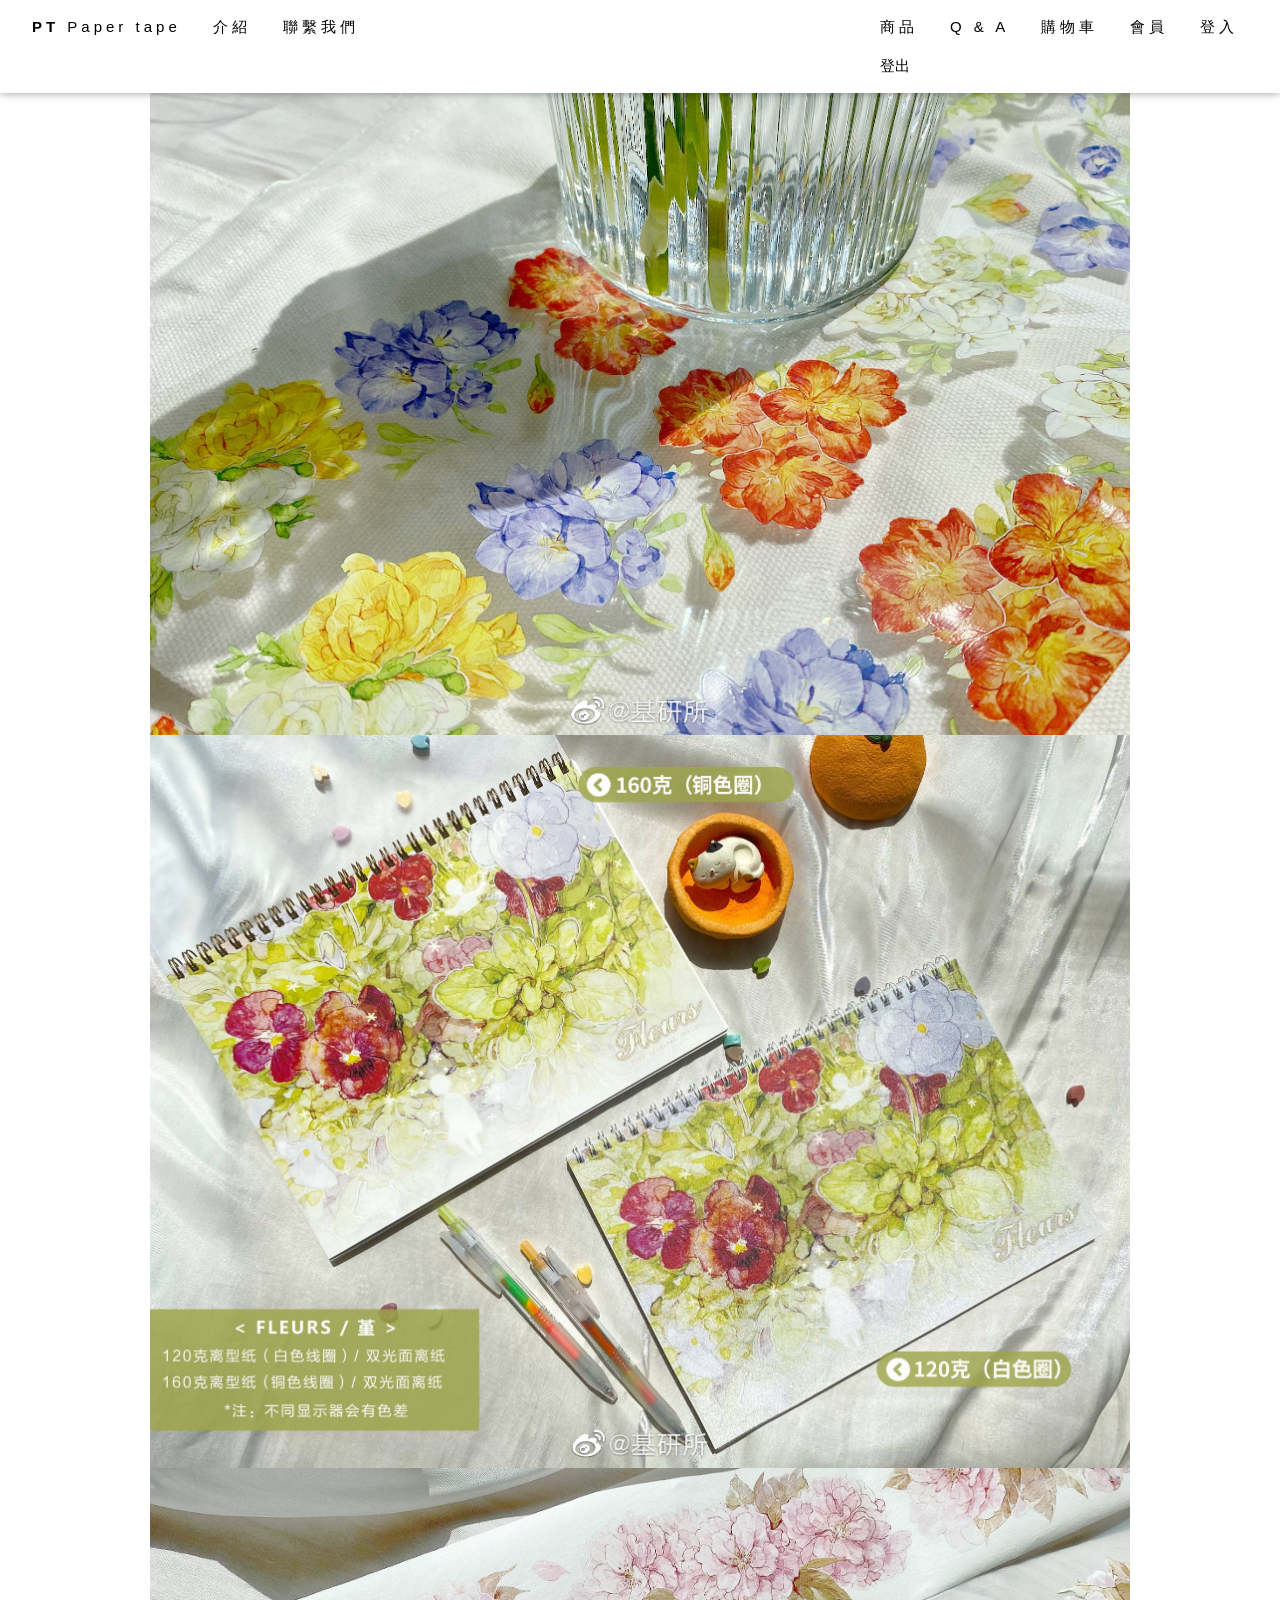
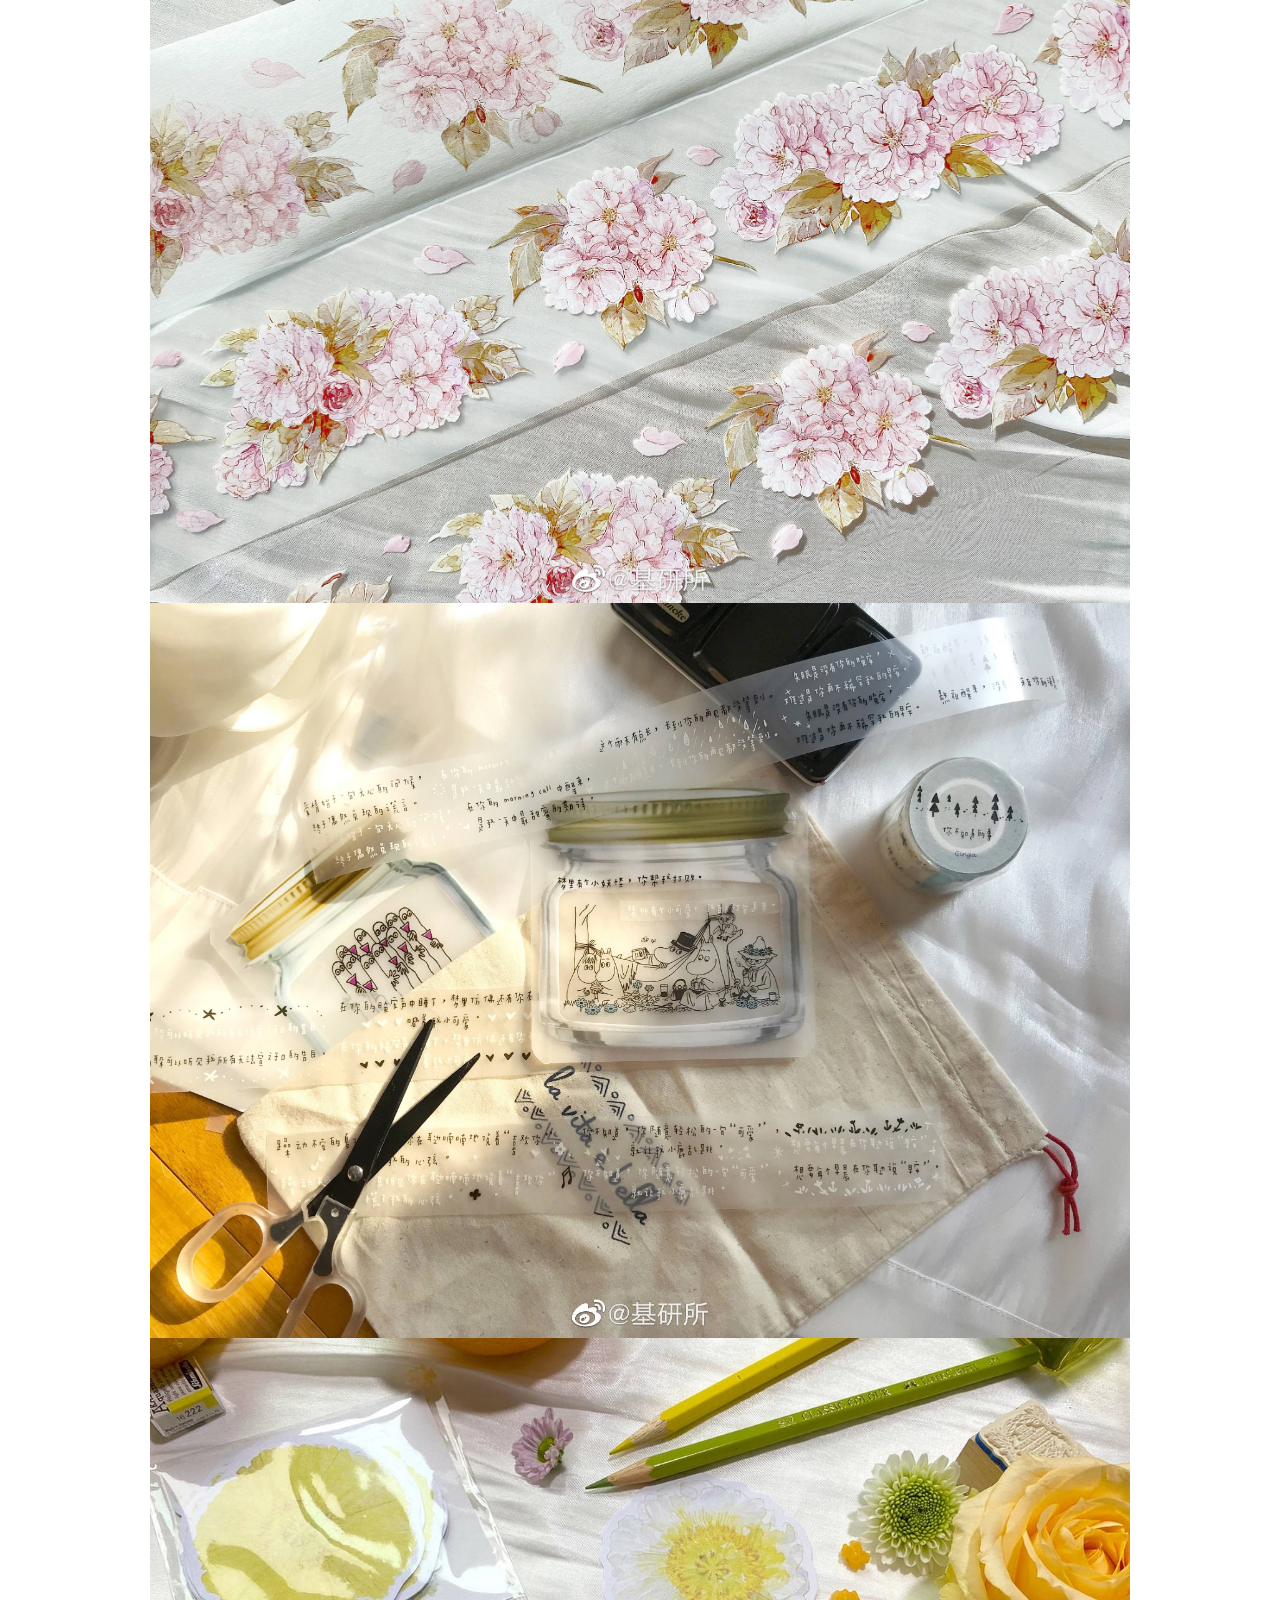
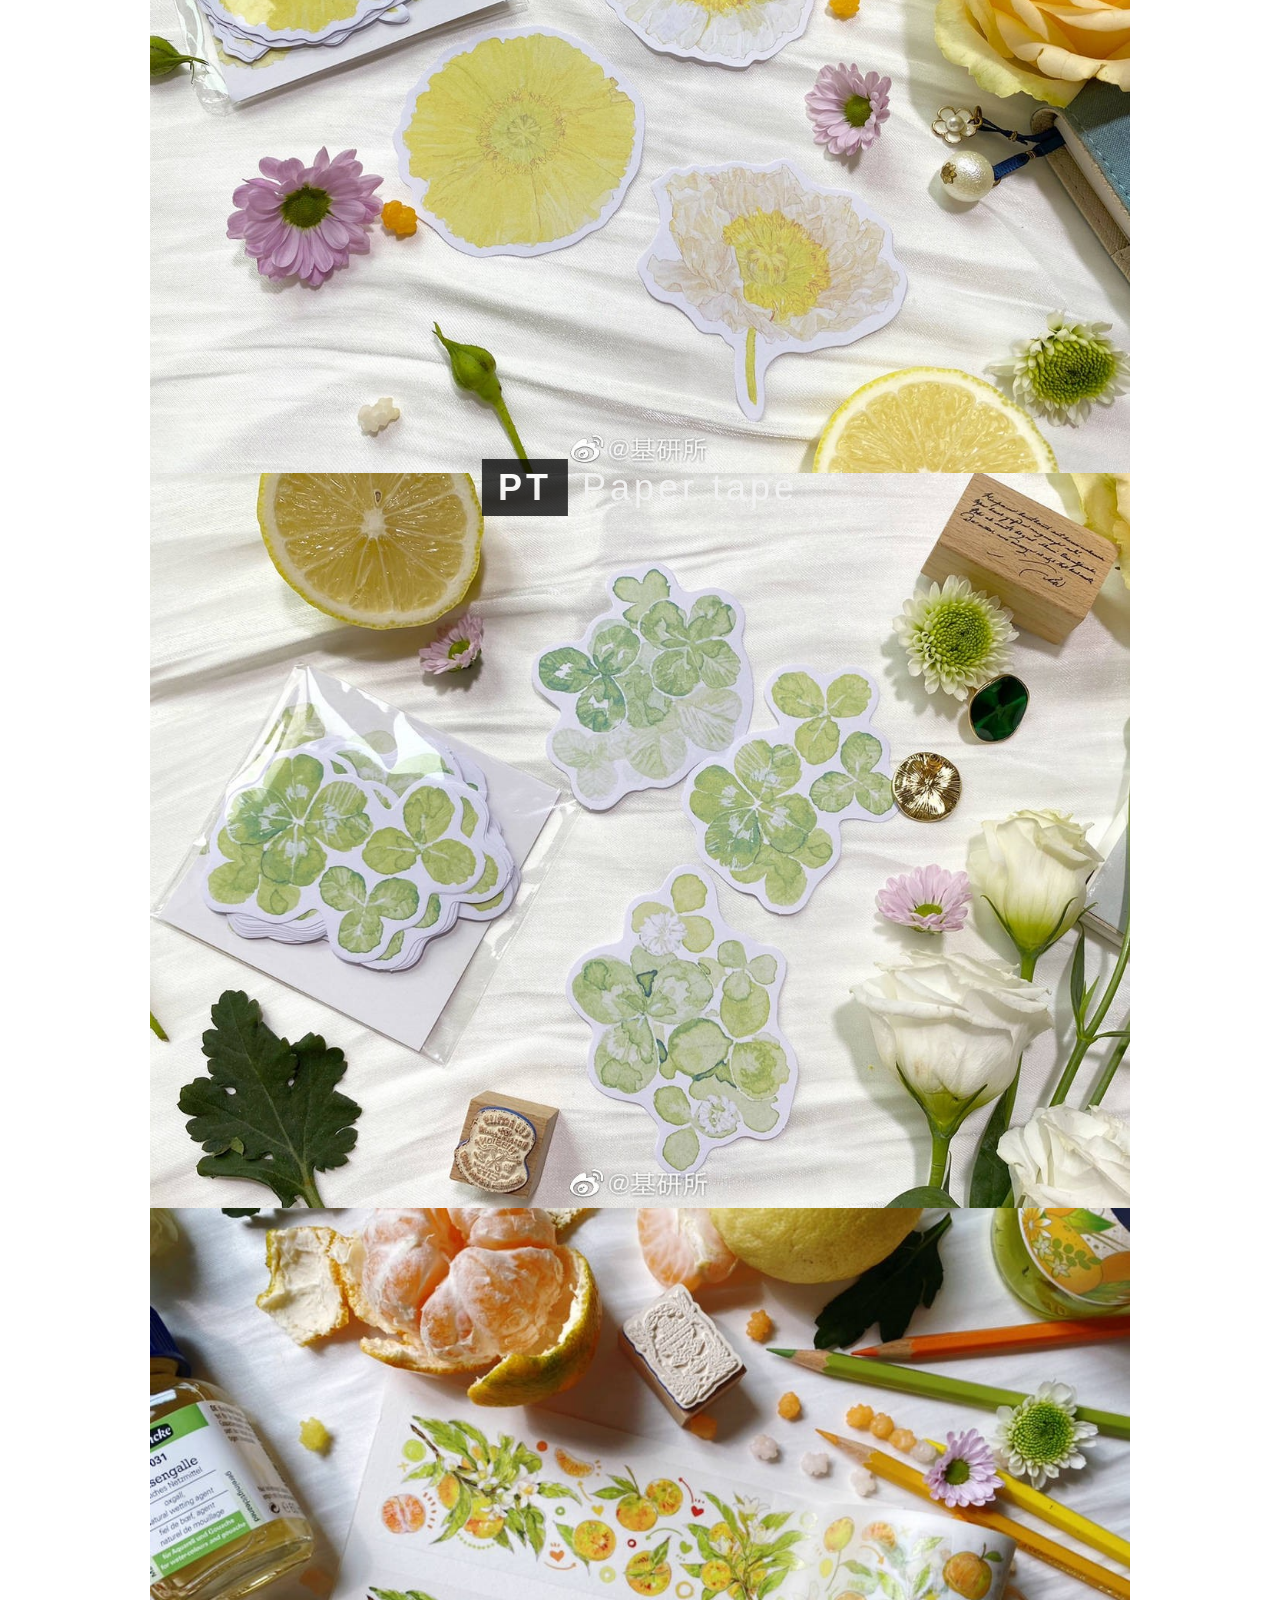
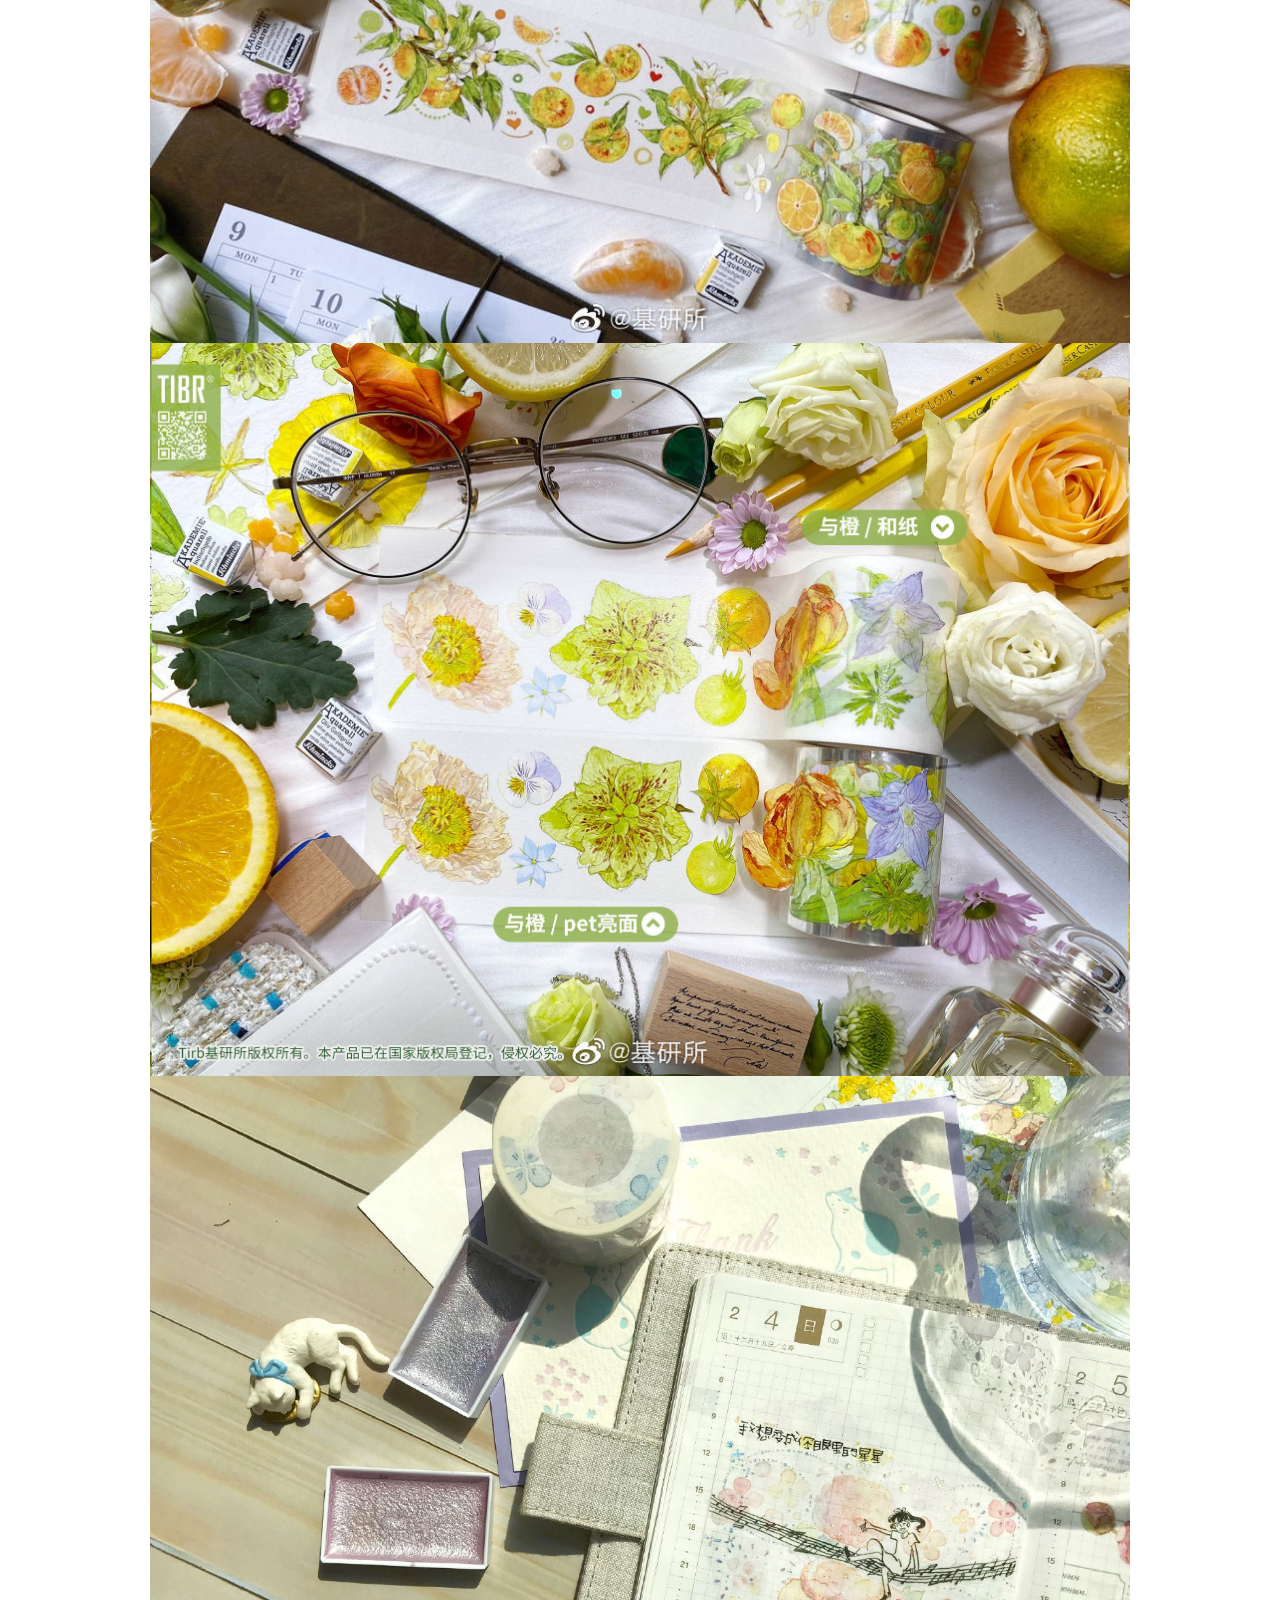
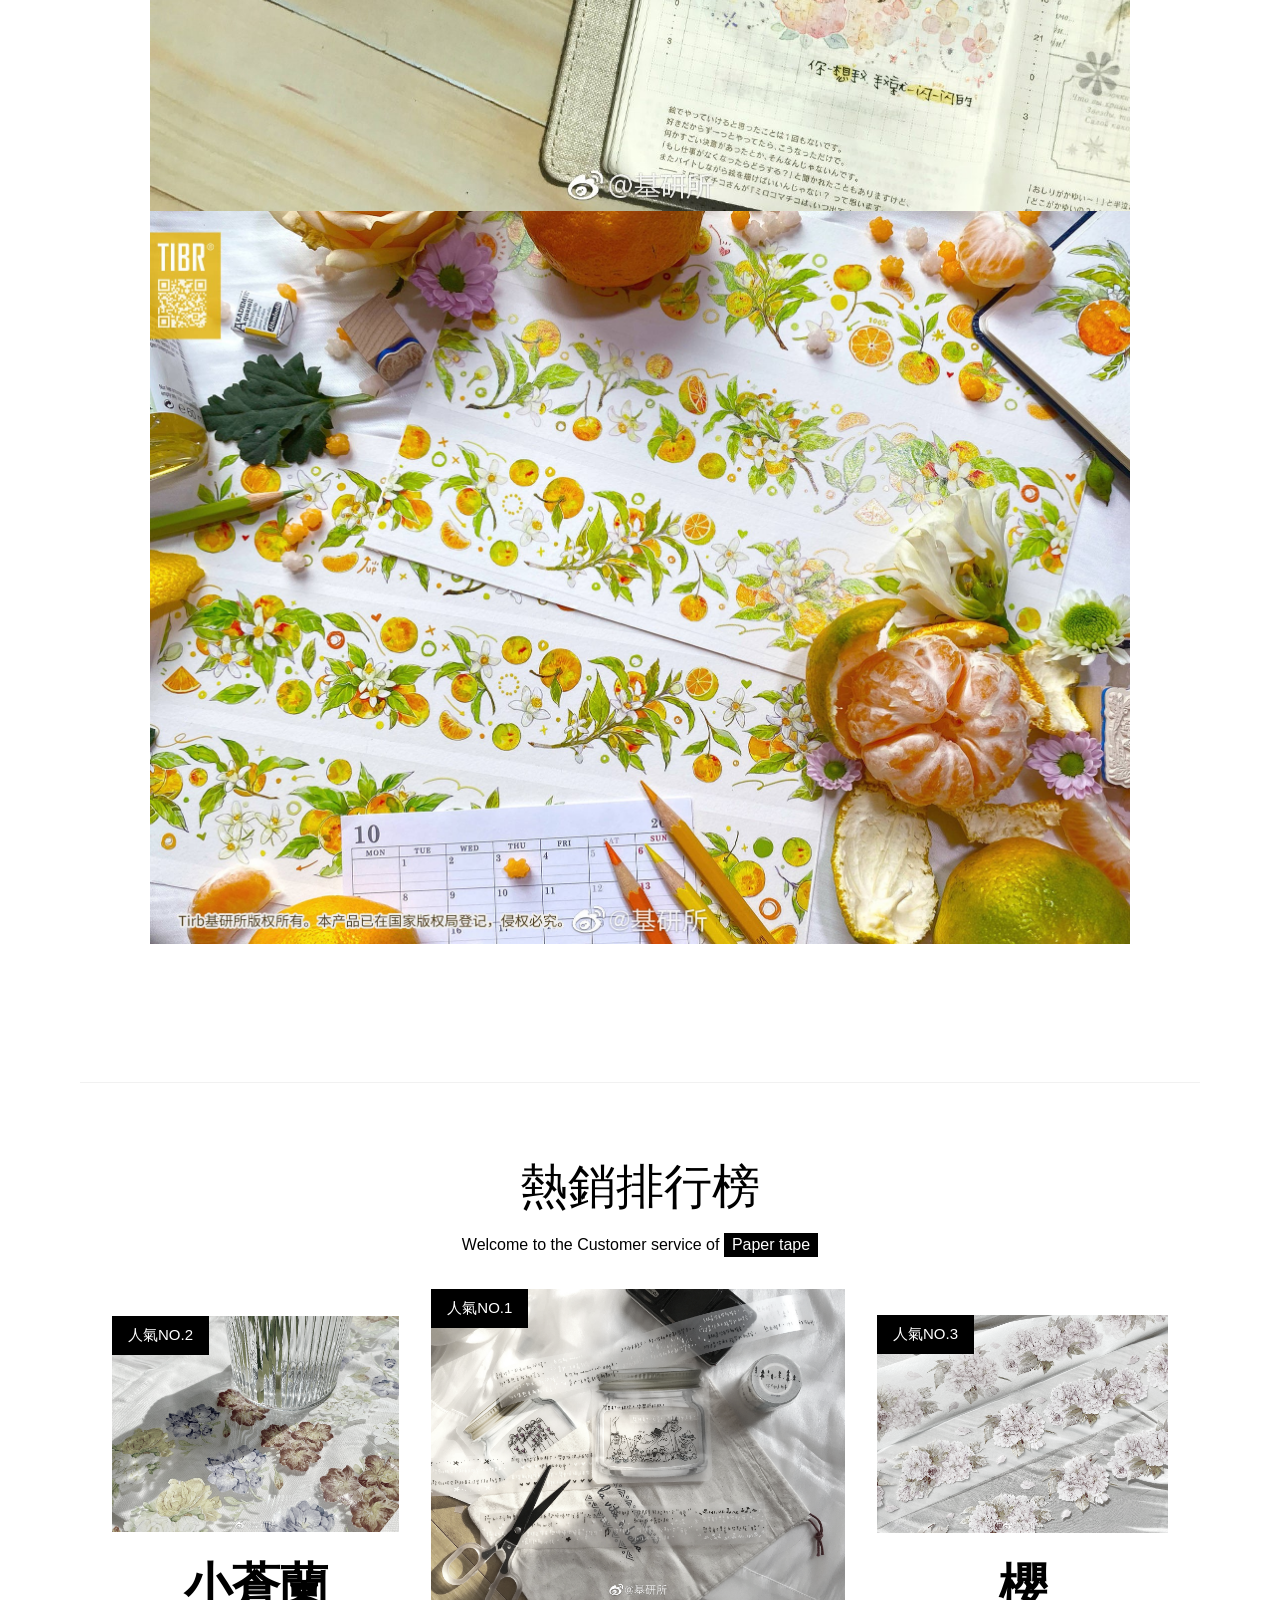
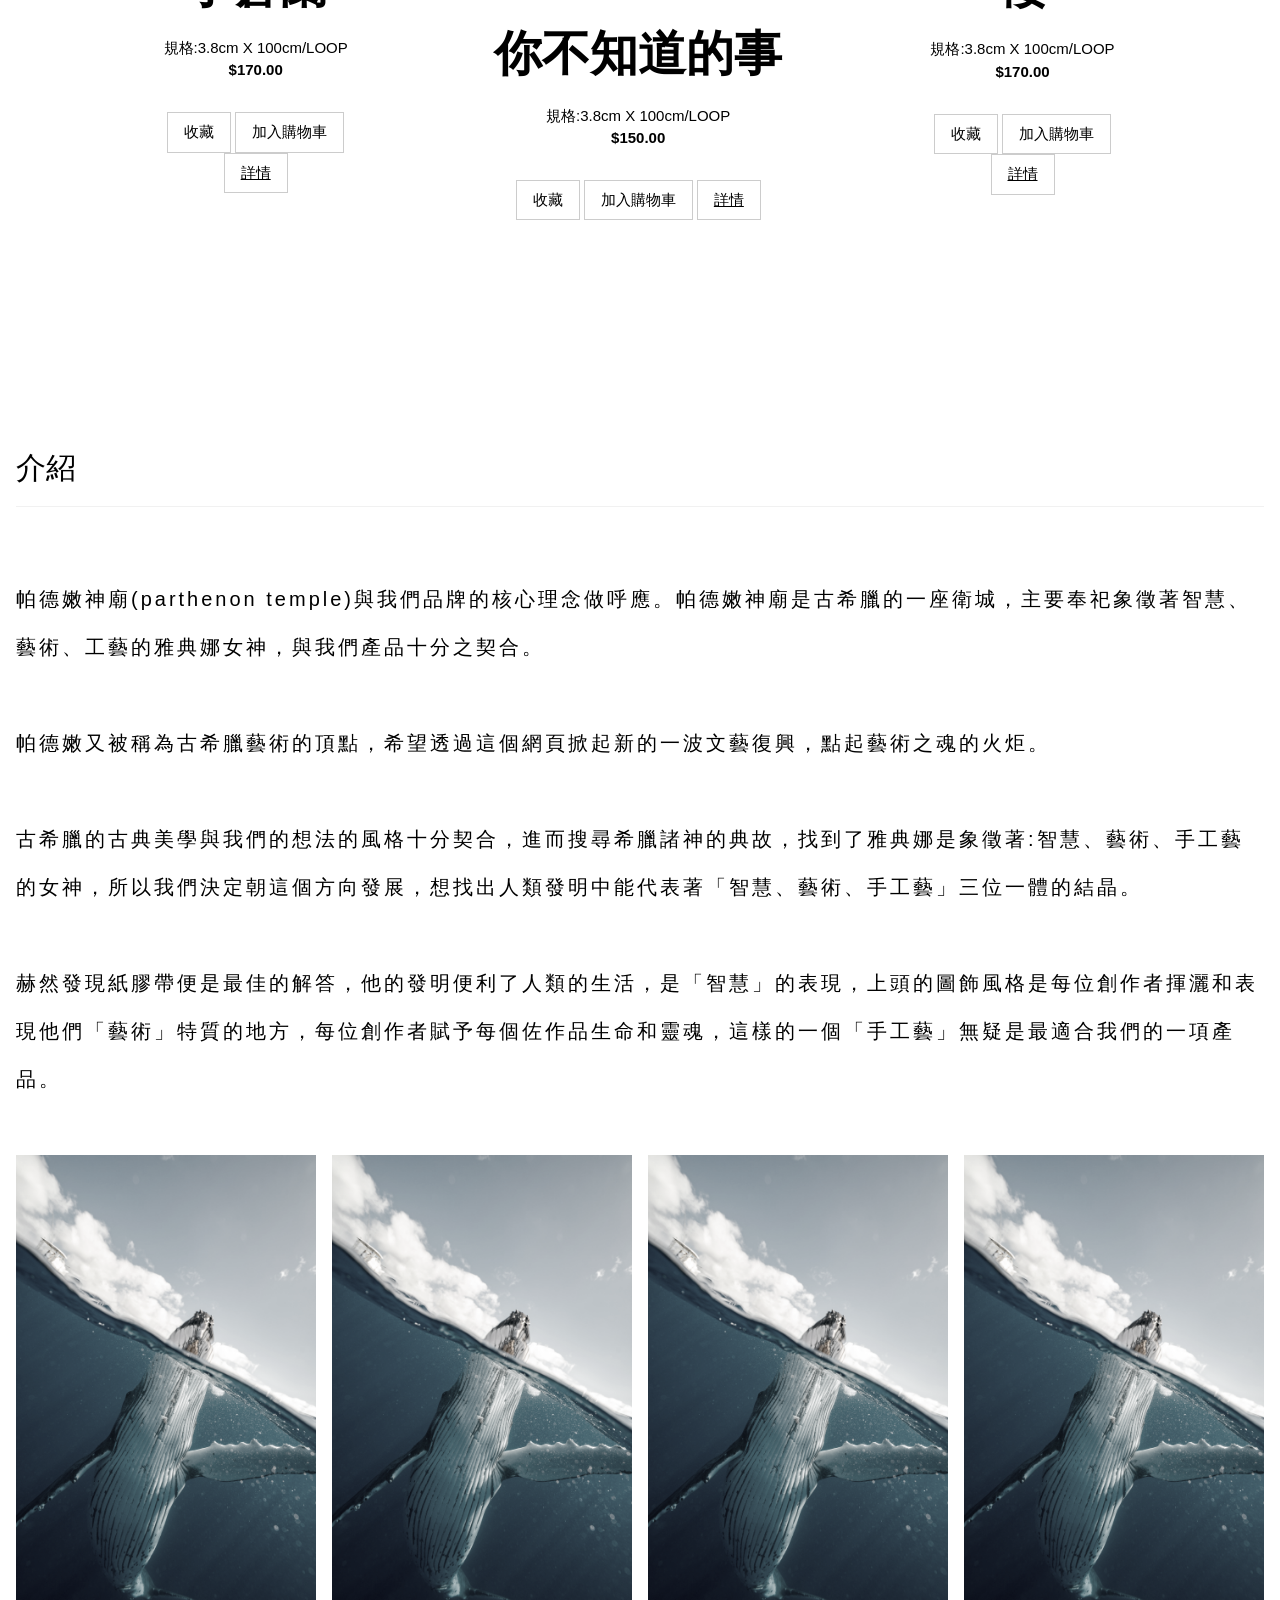
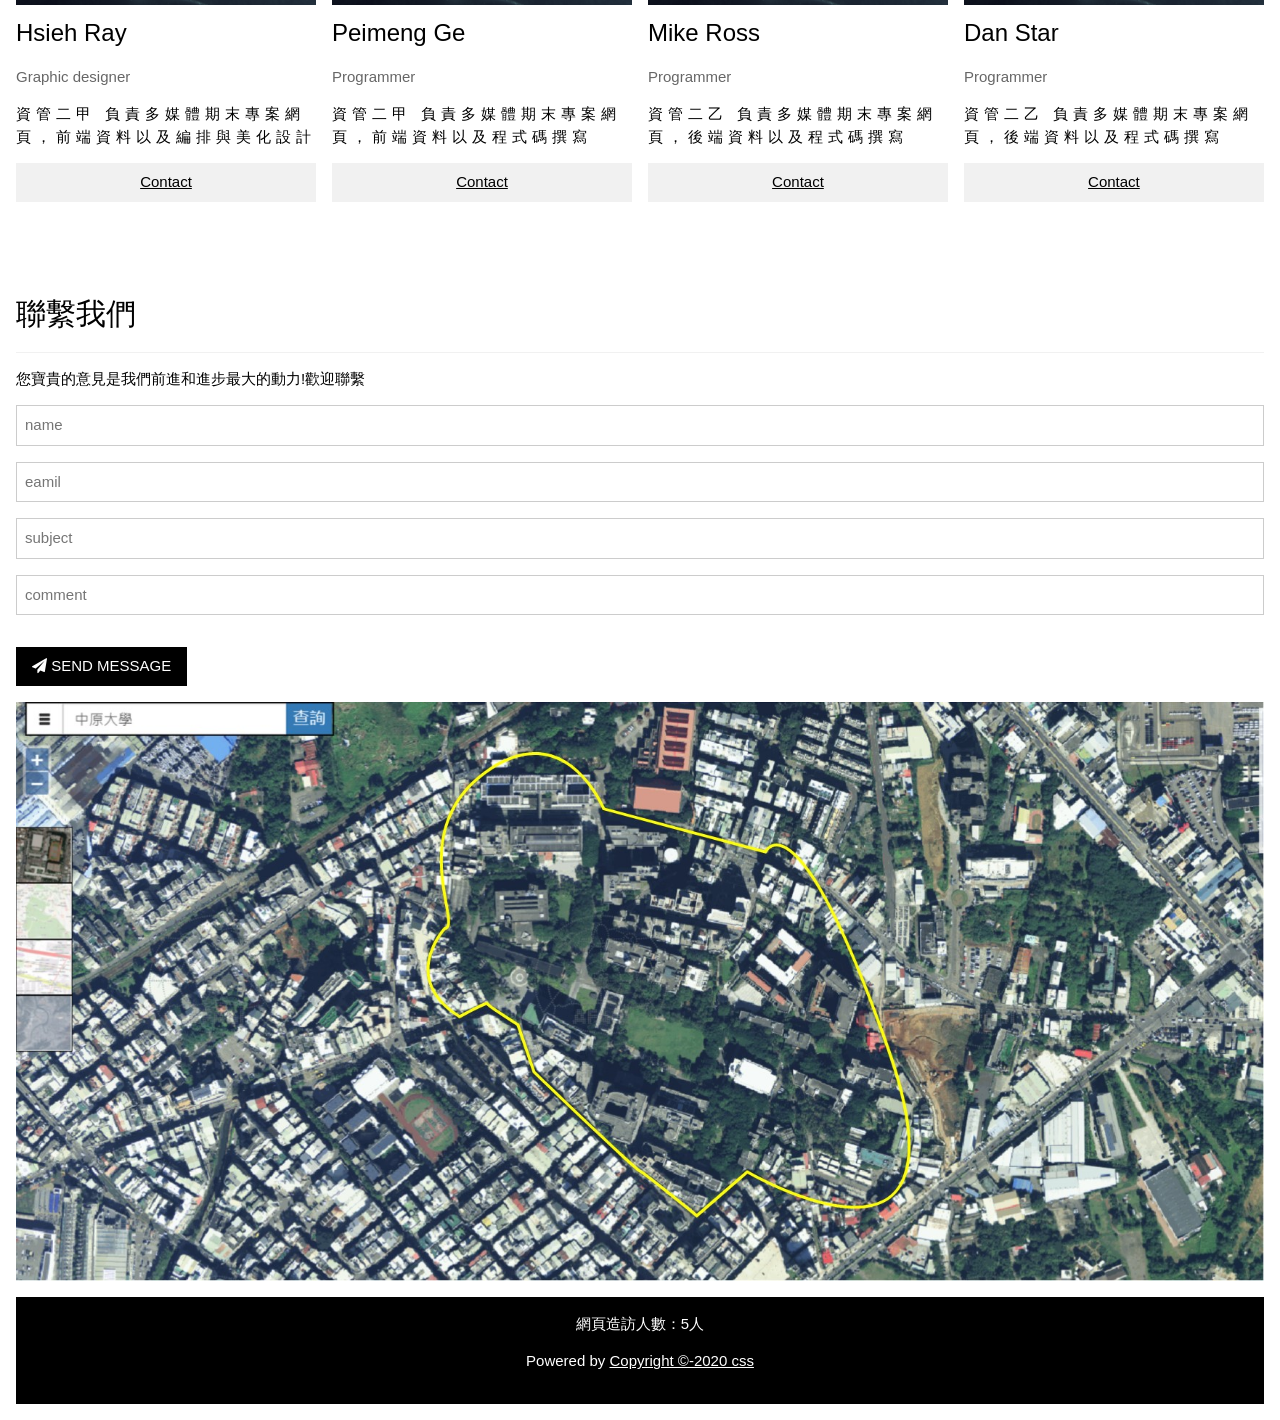
==== index.html @ 78825757 "change" ====
<!DOCTYPE html>
<html>
<title>Paper tape </title>
<meta charset="UTF-8">
<meta name="viewport" content="width=device-width, initial-scale=1">
<link rel="stylesheet" href="https://www.w3schools.com/w3css/4/w3.css">

<body>

  <!-- Navbar (Sits on top) -->
  <div class="w3-top w3-bar w3-white w3-wide w3-padding w3-card">
    <a href="index.html" class="w3-bar-item w3-button"><b>PT</b> Paper tape </a>
    <a href="#about" class="w3-bar-item w3-button">介紹</a>
    <a href="#contact" class="w3-bar-item w3-button">聯繫我們</a>
    <!-- Float links to the right. Hide them on small screens -->
    <div class="w3-right w3-hide-small" style="width: 400px;">
      <a href="product.html" class="w3-bar-item w3-button">商品</a>
      <a href="QA.html" class="w3-bar-item w3-button">Q & A</a>
      <a href="car.html" class="w3-bar-item w3-button">購物車</a>
      <a href="member.html" class="w3-bar-item w3-button">會員</a>
      <a href="login.html" class="w3-bar-item w3-button">登入</a>
      <input type="submit" class="w3-bar-item w3-button" value="登出"></input>
    </div>
  </div>


  <!-- Page Start -->
  <div id="home" class="w3-content" style="max-width:1564px">

    <!-- Image -->
    <div class="w3-display-container w3-content" style="max-width:1500px;">
      <link rel="stylesheet" href="https://www.w3schools.com/w3css/4/w3.css">

      <script src="https://www.w3schools.com/lib/w3.js"></script>
      <!-- Start Content -->
      <div id="home" class="w3-content">
        <!-- Slides -->
        <img class="slides" src="pic/06.jpg" width="100%">
        <img class="slides" src="pic/07.jpg" width="100%">
        <img class="slides" src="pic/08.jpg" width="100%">
        <img class="slides" src="pic/09.jpg" width="100%">
        <img class="slides" src="pic/10.JPG" width="100%">
        <img class="slides" src="pic/11.JPG" width="100%">
        <img class="slides" src="pic/12.JPG" width="100%">
        <img class="slides" src="pic/13.JPG" width="100%">
        <img class="slides" src="pic/14.JPG" width="100%">
        <img class="slides" src="pic/16.JPG" width="100%">


        <script>
          w3.slideshow(".slides", 1500);
        </script>

        <!-- End Content -->

      </div>
      <div class="w3-display-middle w3-margin-top w3-center">
        <h1 class="w3-xxlarge w3-text-white w3-wide">
          <span class="w3-padding w3-black w3-opacity-min"><b>PT</b></span>
          <span class="w3-hide-small w3-text-light-grey">Paper tape </span>
        </h1>
      </div>
    </div>

    <!-- Projects -->
    <div id="hot" class="w3-container w3-padding-32" style="margin: 5%;">
      <h2 class="w3-border-bottom w3-border-light-grey w3-padding-16"></h2>
      <header class="w3-container w3-center w3-padding-48 w3-white">

        <h1 class="w3-xxxlarge">熱銷排行榜</h1>
        <h6>Welcome to the Customer service of <span class="w3-tag">Paper tape</span></h6>

        <br>

        <div class="producr-root">
          <div style="display: flex;justify-content: center;;align-items: center;">
            <nav>
              <!-- Product grid -->
              <div class="w3-row w3-grayscale">
                <div class="">

                  <div class="w3-container">
                    <div class="w3-display-container">
                      <img src="pic/06.jpg" style="width:100%">
                      <div class="w3-display-topleft w3-black w3-padding">人氣NO.2</div>
                      <div class="w3-display-topcenter w3-hover-text-green w3-padding">
                        <h1 class="w3-xxxlarge"><b>小蒼蘭 </b></h1>
                        <p>規格:3.8cm X 100cm/LOOP <br><b class="">$170.00</b></p>
                        <div class="w3-container">
                          <p style=" Justify-content:center; align-items: center;">
                            <button class="w3-button w3-white w3-border">收藏</button>
                            <button class="w3-button w3-white w3-border">加入購物車</button>
                            <button class="w3-button w3-white w3-border"><a href="information.jsp">詳情</a></button>
                          </p>
                        </div>
                      </div>
                      <div class="w3-display-buttonleft w3-display-hover">
                        <button class="w3-button w3-black"><a href="check.jsp">直接買單</a> <i
                            class="fa fa-shopping-cart"></i></button>
                      </div>
                    </div>
                    <link rel="stylesheet" href="https://www.w3schools.com/w3css/4/w3.css">

                  </div>
                </div>
              </div>
            </nav>
            <nav>
              <!-- Product grid -->
              <div class="w3-row w3-grayscale">
                <div class="">

                  <div class="w3-container">
                    <div class="w3-display-container">
                      <img src="pic/09.jpg" style="width:100%">
                      <div class="w3-display-topleft w3-black w3-padding">人氣NO.1</div>
                      <div class="w3-display-topcenter w3-hover-text-yellow w3-padding">
                        <h1 class="w3-xxxlarge "><b>你不知道的事 </b></h1>
                        <p>規格:3.8cm X 100cm/LOOP <br><b class="">$150.00</b></p>
                        <div class="w3-container">
                          <p style=" Justify-content:center; align-items: center;">
                            <button class="w3-button w3-white w3-border">收藏</button>
                            <button class="w3-button w3-white w3-border">加入購物車</button>
                            <button class="w3-button w3-white w3-border"><a href="information.jsp">詳情</a></button>
                          </p>
                        </div>
                      </div>
                      <div class="w3-display-buttonleft w3-display-hover">
                        <button class="w3-button w3-black"><a href="check.jsp">直接買單</a> <i
                            class="fa fa-shopping-cart"></i></button>
                      </div>
                    </div>
                    <link rel="stylesheet" href="https://www.w3schools.com/w3css/4/w3.css">

                  </div>
                </div>
              </div>
            </nav>
            <nav>
              <!-- Product grid -->
              <div class="w3-row w3-grayscale">
                <div class="">

                  <div class="w3-container">
                    <div class="w3-display-container">
                      <img src="pic/08.jpg" style="width:100%">
                      <div class="w3-display-topleft w3-black w3-padding">人氣NO.3</div>
                      <div class="w3-display-topcenter w3-hover-text-blue w3-padding">
                        <h1 class="w3-xxxlarge"><b>櫻</b></h1>
                        <p>規格:3.8cm X 100cm/LOOP <br><b class="">$170.00</b></p>
                        <div class="w3-container">
                          <p style=" Justify-content:center; align-items: center;">
                            <button class="w3-button w3-white w3-border">收藏</button>
                            <button class="w3-button w3-white w3-border">加入購物車</button>
                            <button class="w3-button w3-white w3-border"><a href="information.jsp">詳情</a></button>
                          </p>
                        </div>
                      </div>
                      <div class="w3-display-buttonleft w3-display-hover">
                        <button class="w3-button w3-black"><a href="check.jsp">直接買單</a> <i
                            class="fa fa-shopping-cart"></i></button>
                      </div>
                    </div>
                    <link rel="stylesheet" href="https://www.w3schools.com/w3css/4/w3.css">

                  </div>
                </div>
              </div>
            </nav>
          </div>
        </div>
      </header>
    </div>
    <seheader id="portfolio">
      <link rel="stylesheet" href="https://cdnjs.cloudflare.com/ajax/libs/font-awesome/4.7.0/css/font-awesome.min.css">
      <a href="#"><img src="/w3images/avatar_g2.jpg" style="width:65px;"
          class="w3-circle w3-right w3-margin w3-hide-large w3-hover-opacity"></a>
      <span class="w3-button w3-hide-large w3-xxlarge w3-hover-text-grey" onclick="w3_open()"><i
          class="fa fa-bars"></i></span>
    </seheader>

  </div>

  <!-- About -->
  <div id="about" class="w3-container w3-padding-32">
    <h2 class="w3-border-bottom w3-border-light-grey w3-padding-16">介紹</h2>
    <p style="font-size: 20px; line-height: 48px; letter-spacing: 3px;"><br>帕德嫩神廟(parthenon
      temple)與我們品牌的核心理念做呼應。帕德嫩神廟是古希臘的一座衛城，主要奉祀象徵著智慧、藝術、工藝的雅典娜女神，與我們產品十分之契合。<br><br>帕德嫩又被稱為古希臘藝術的頂點，希望透過這個網頁掀起新的一波文藝復興，點起藝術之魂的火炬。<br><br>
      古希臘的古典美學與我們的想法的風格十分契合，進而搜尋希臘諸神的典故，找到了雅典娜是象徵著:智慧、藝術、手工藝的女神，所以我們決定朝這個方向發展，想找出人類發明中能代表著「智慧、藝術、手工藝」三位一體的結晶。<br><br>赫然發現紙膠帶便是最佳的解答，他的發明便利了人類的生活，是「智慧」的表現，上頭的圖飾風格是每位創作者揮灑和表現他們「藝術」特質的地方，每位創作者賦予每個佐作品生命和靈魂，這樣的一個「手工藝」無疑是最適合我們的一項產品。


    </p>
  </div>

  <div class="w3-row-padding w3-grayscale">
    <div class="w3-col l3 m6 w3-margin-bottom">
      <img src="pic/02.jpg" alt="John" style="width:100%">
      <h3>Hsieh Ray</h3>
      <p class="w3-opacity"> Graphic designer </p>
      <p style=" letter-spacing: 5px;">資管二甲 負責多媒體期末專案網頁，前端資料以及編排與美化設計</p>
      <p> <button class="w3-button w3-light-grey w3-block"><a href="https://www.instagram.com/ray_hsieh_/">
            Contact</a></button></p>
    </div>

    <div class="w3-col l3 m6 w3-margin-bottom">
      <img src="pic/02.jpg" alt="Jane" style="width:100%">
      <h3>Peimeng Ge</h3>
      <p class="w3-opacity">Programmer</p>
      <p style=" letter-spacing: 5px;">資管二甲 負責多媒體期末專案網頁，前端資料以及程式碼撰寫</p>
      <p> <button class="w3-button w3-light-grey w3-block"><a href="https://www.instagram.com/gepeimeng/?hl=zh-tw\">
            Contact</a></button></p>

    </div>

    <div class="w3-col l3 m6 w3-margin-bottom">
      <img src="pic/02.jpg" alt="Mike" style="width:100%">
      <h3>Mike Ross</h3>
      <p class="w3-opacity">Programmer</p>
      <p style=" letter-spacing: 5px;"> 資管二乙 負責多媒體期末專案網頁，後端資料以及程式碼撰寫</p>
      <p> <button class="w3-button w3-light-grey w3-block"><a href="https://www.instagram.com/_001229//">
            Contact</a></button></p>

    </div>

    <div class="w3-col l3 m6 w3-margin-bottom">
      <img src="pic/02.jpg" alt="Dan" style="width:100%">
      <h3>Dan Star</h3>
      <p class="w3-opacity">Programmer</p>
      <p style=" letter-spacing: 5px;">資管二乙 負責多媒體期末專案網頁，後端資料以及程式碼撰寫</p>
      <p> <button class="w3-button w3-light-grey w3-block"><a href="https://www.instagram.com/yuting_1943/?hl=zh-tw">
            Contact</a></button></p>

    </div>

  </div>

  <!-- Start Content -->
  <div id="home" class="w3-content">



    <!-- End Content -->
  </div>

  <!-- Contact Section -->
  <div id="contact" class="w3-container w3-padding-top-32">

    <h2 class="w3-border-bottom w3-border-light-grey w3-padding-16">聯繫我們</h2>
    <p>您寶貴的意見是我們前進和進步最大的動力!歡迎聯繫</p>

    <form action="back/contact.jsp" target="_blank">
      <input class="w3-input w3-border" type="text" placeholder="name" required name="name">
      <input class="w3-input w3-section w3-border" type="text" placeholder="eamil" required name="email">
      <input class="w3-input w3-section w3-border" type="text" placeholder="subject" required name="subject">
      <input class="w3-input w3-section w3-border" type="text" placeholder="comment" required name="comment">
      <button class="w3-button w3-black w3-section" type="submit">
        <i class="fa fa-paper-plane"></i> SEND MESSAGE
      </button>
    </form>

    <img src="pic/05.jpg" class="w3-image" style="width:100%">

    <footer class="w3-center w3-black w3-panel w3-padding-16">
      <div>

        網頁造訪人數：5人
      </div>
      <p>Powered by <a href="" title=" Paper tape" target="_blank" class="w3-hover-text-green">Copyright ©-2020 css</a>
      </p>
    </footer>
  </div>



  <!-- End page content -->
  </div>

</body>

</html>
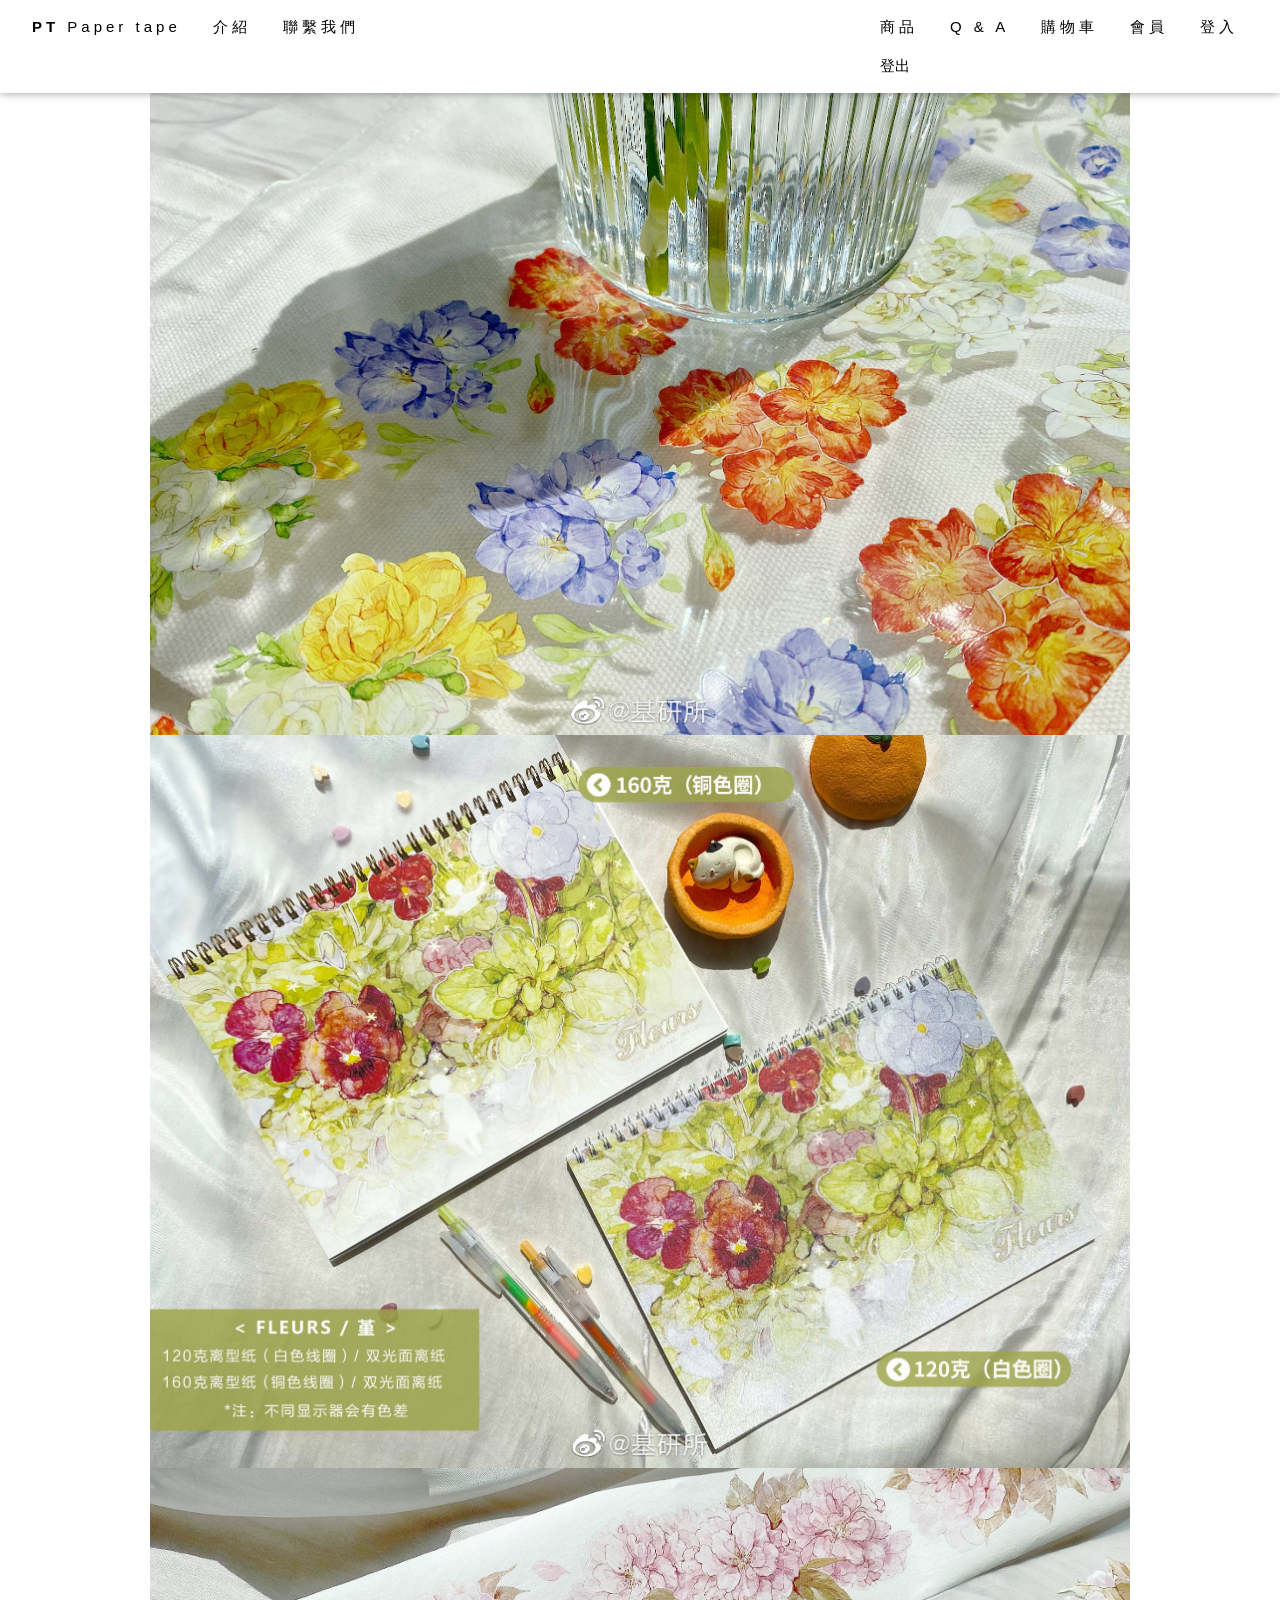
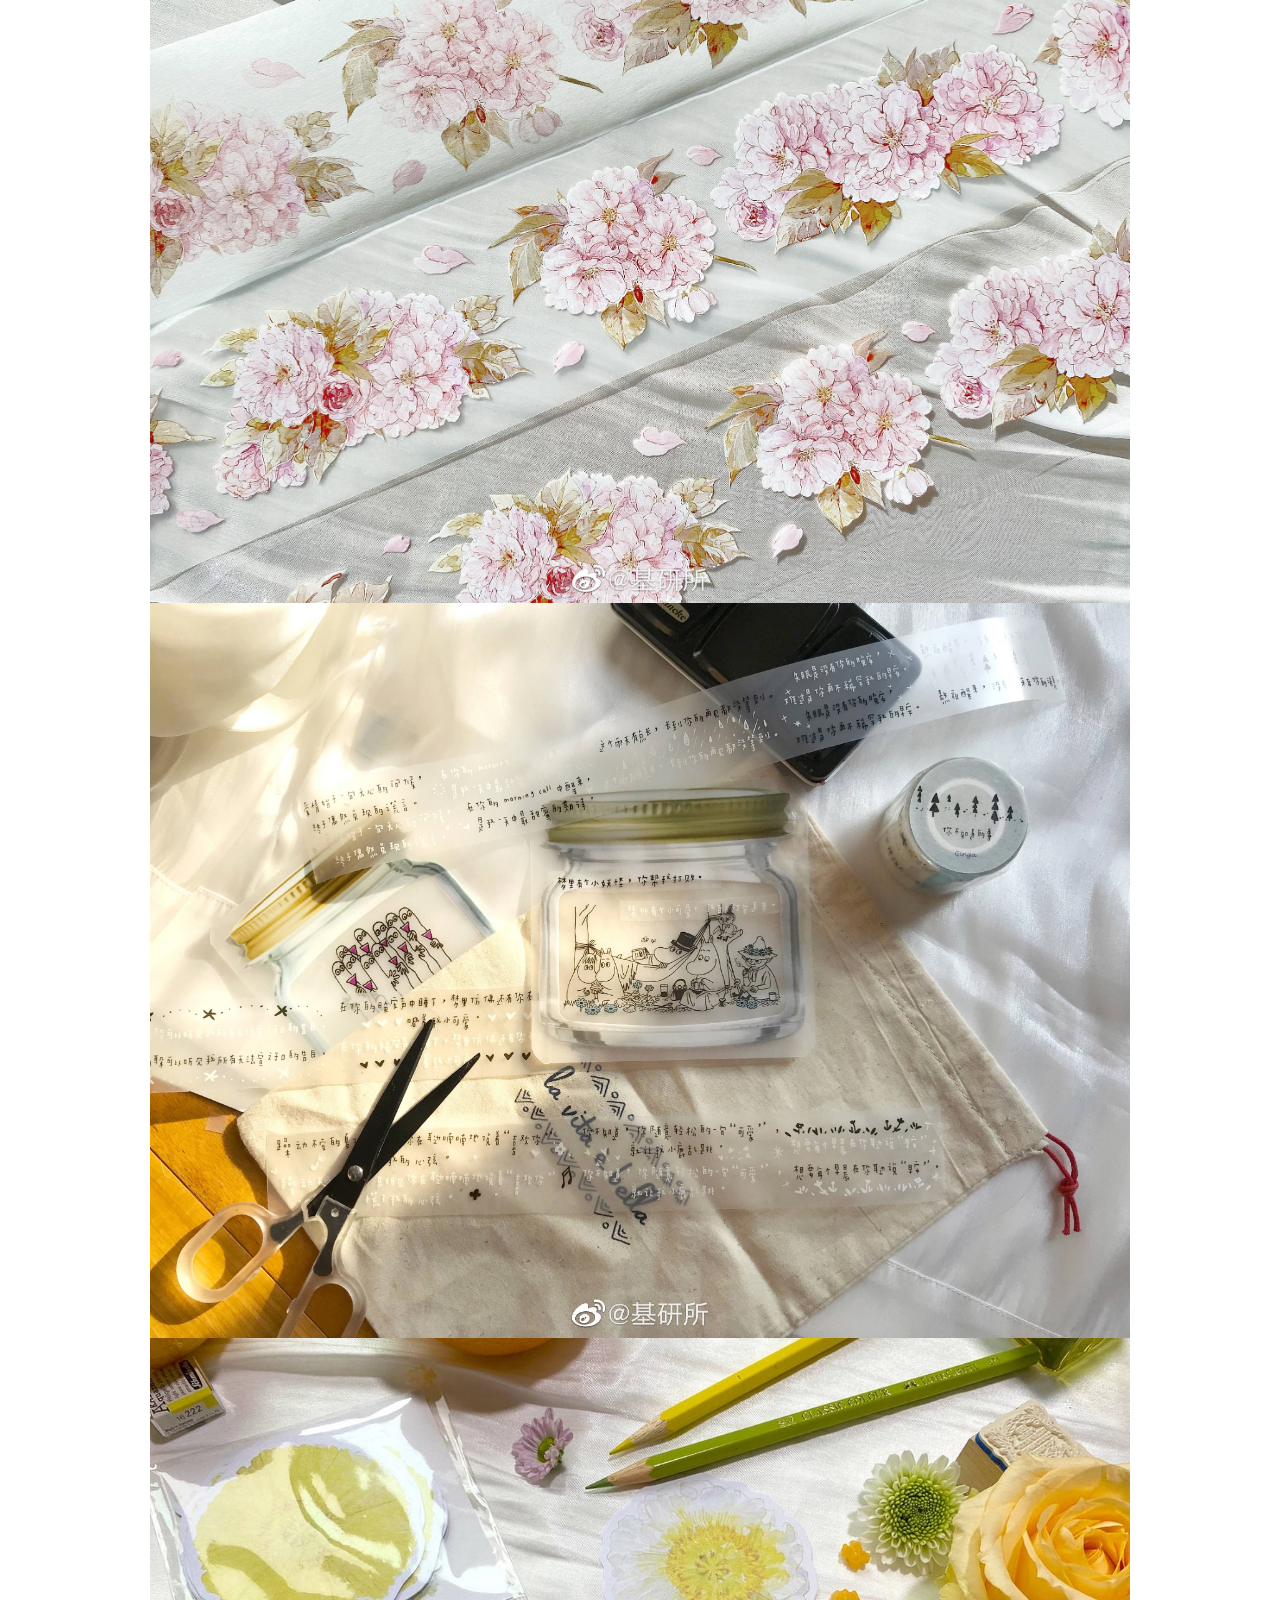
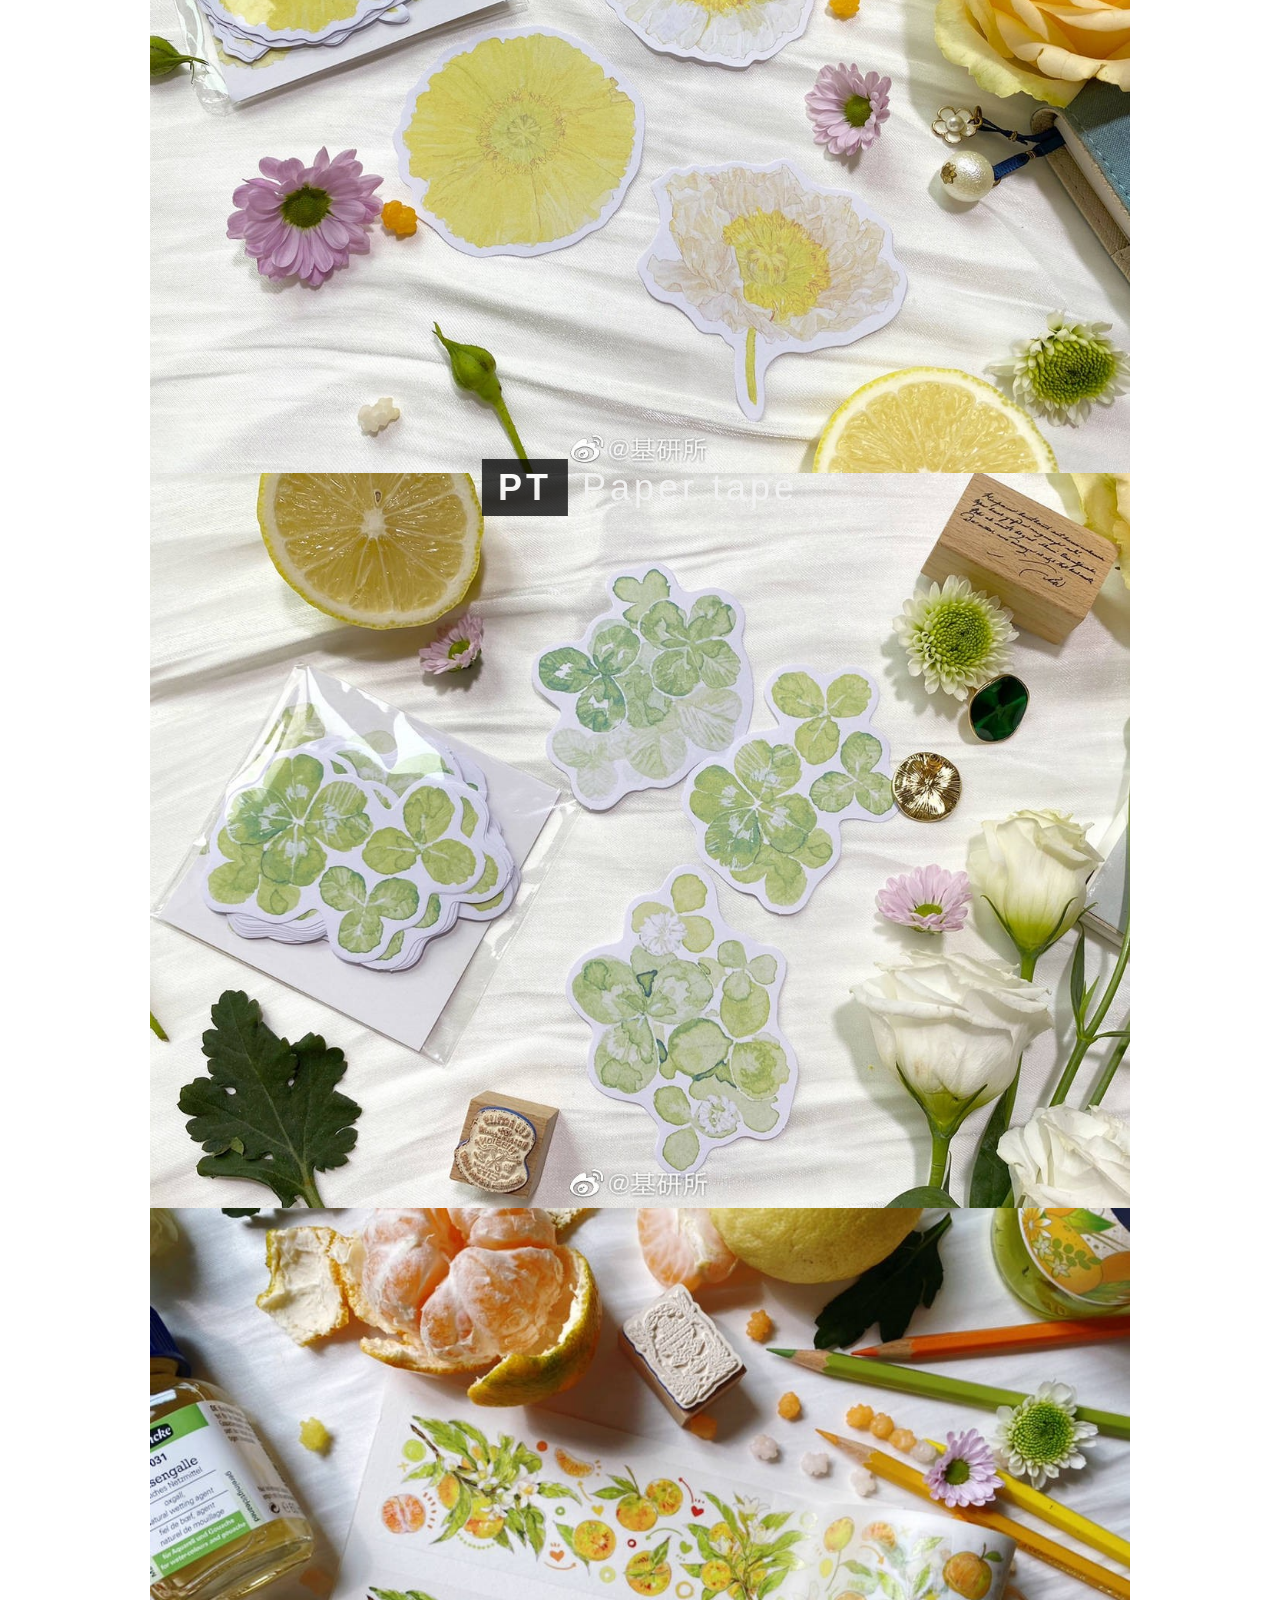
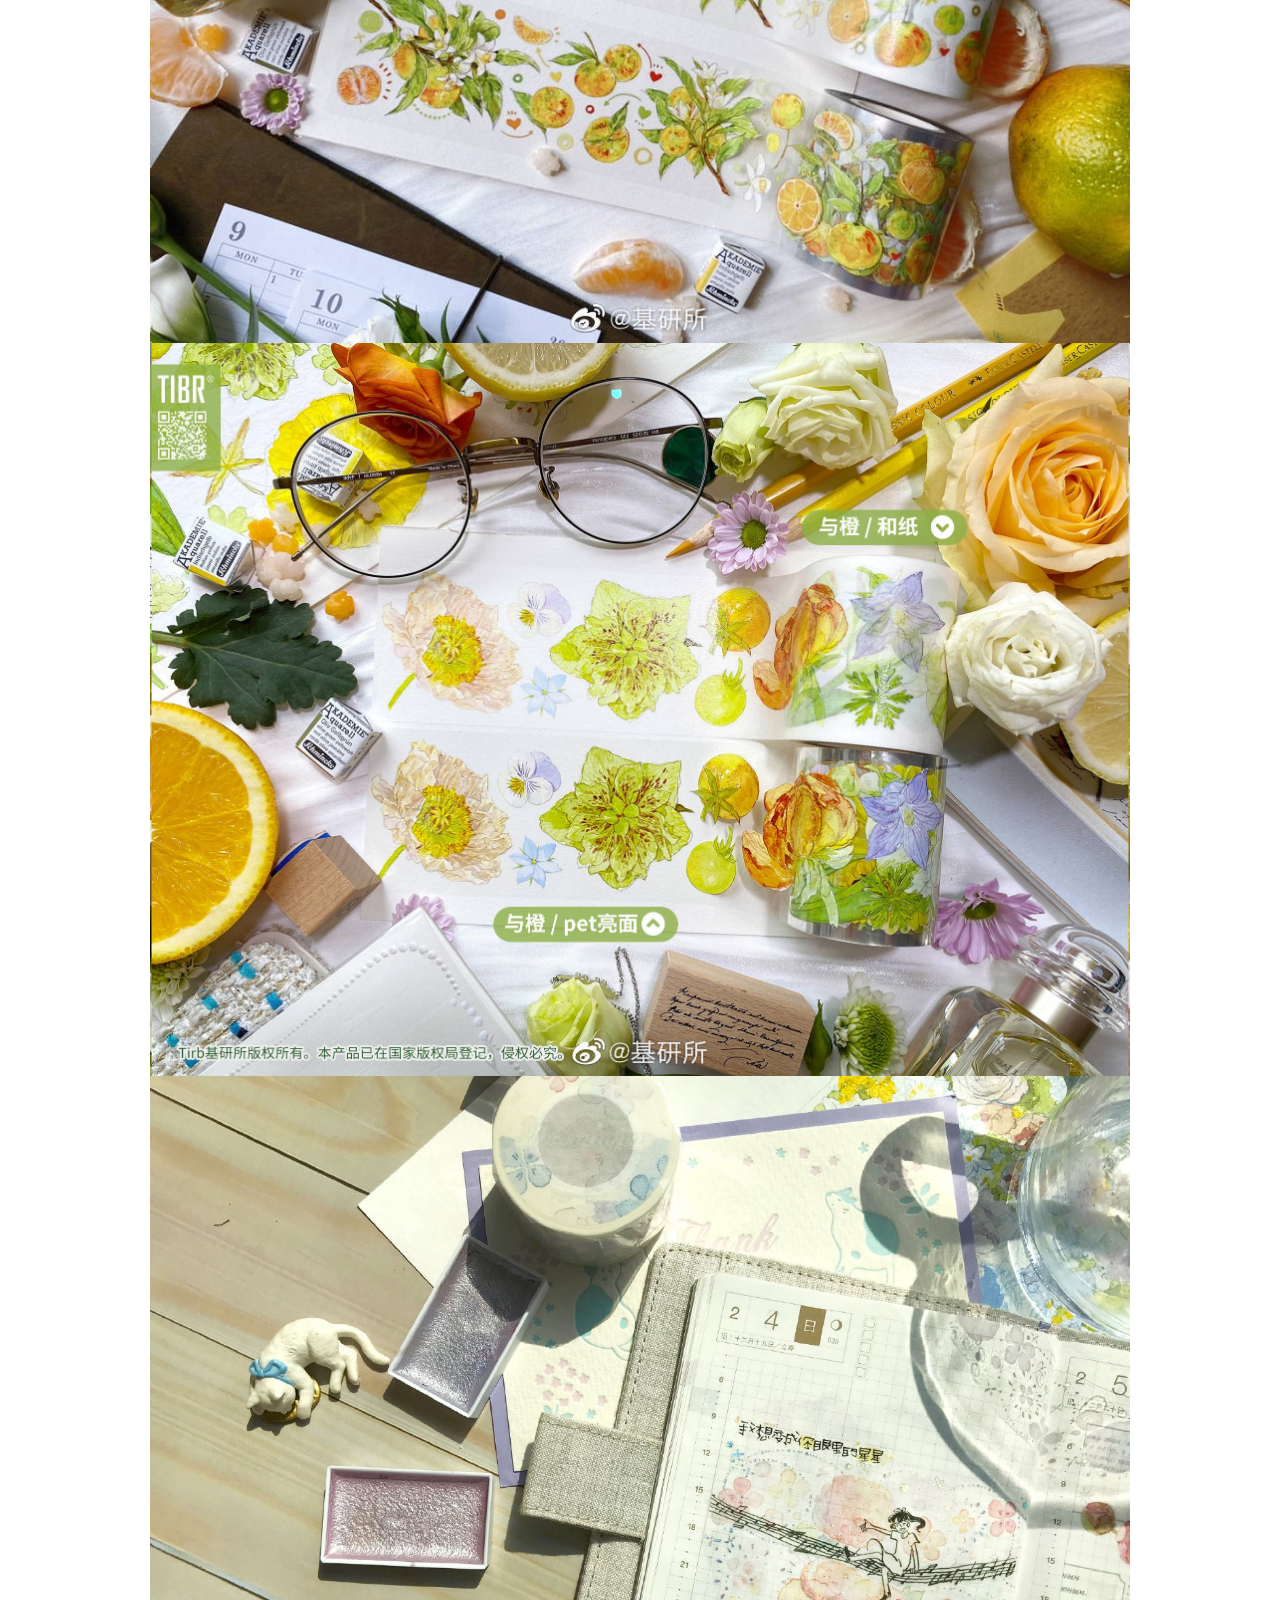
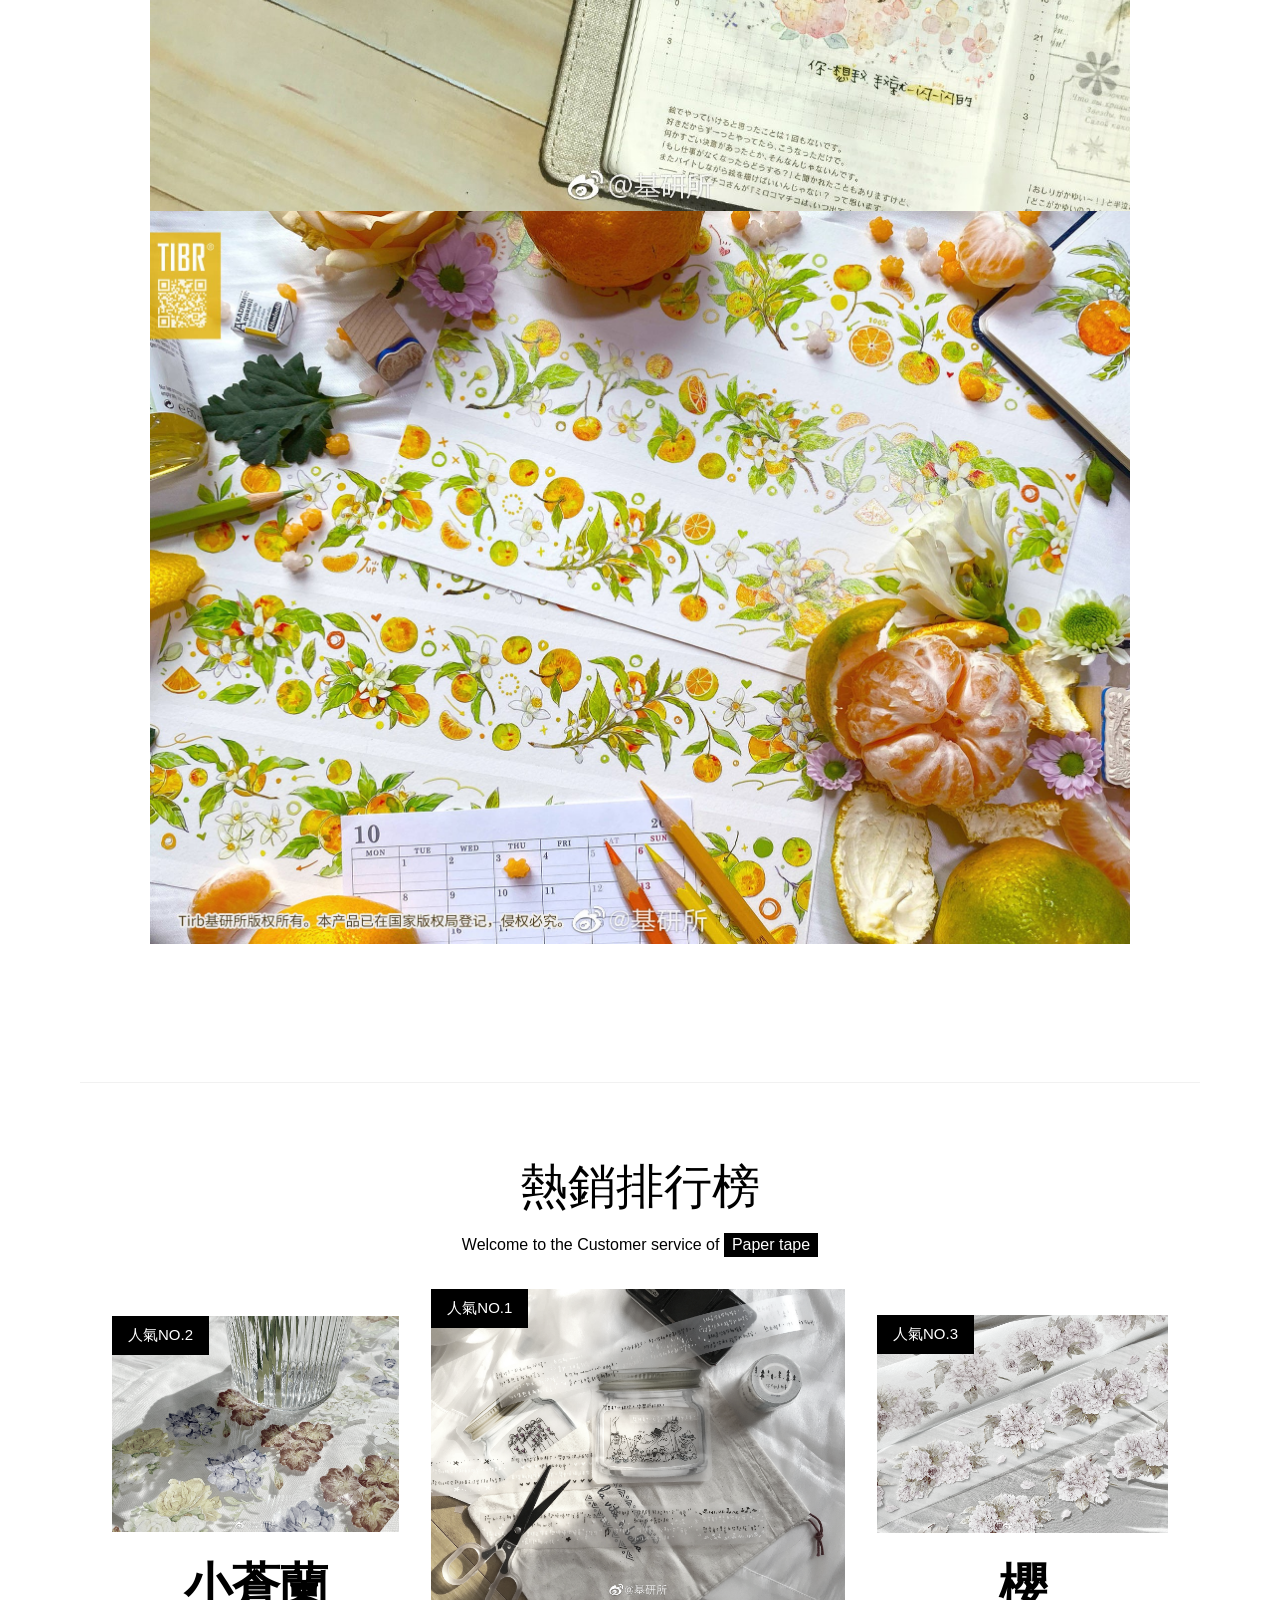
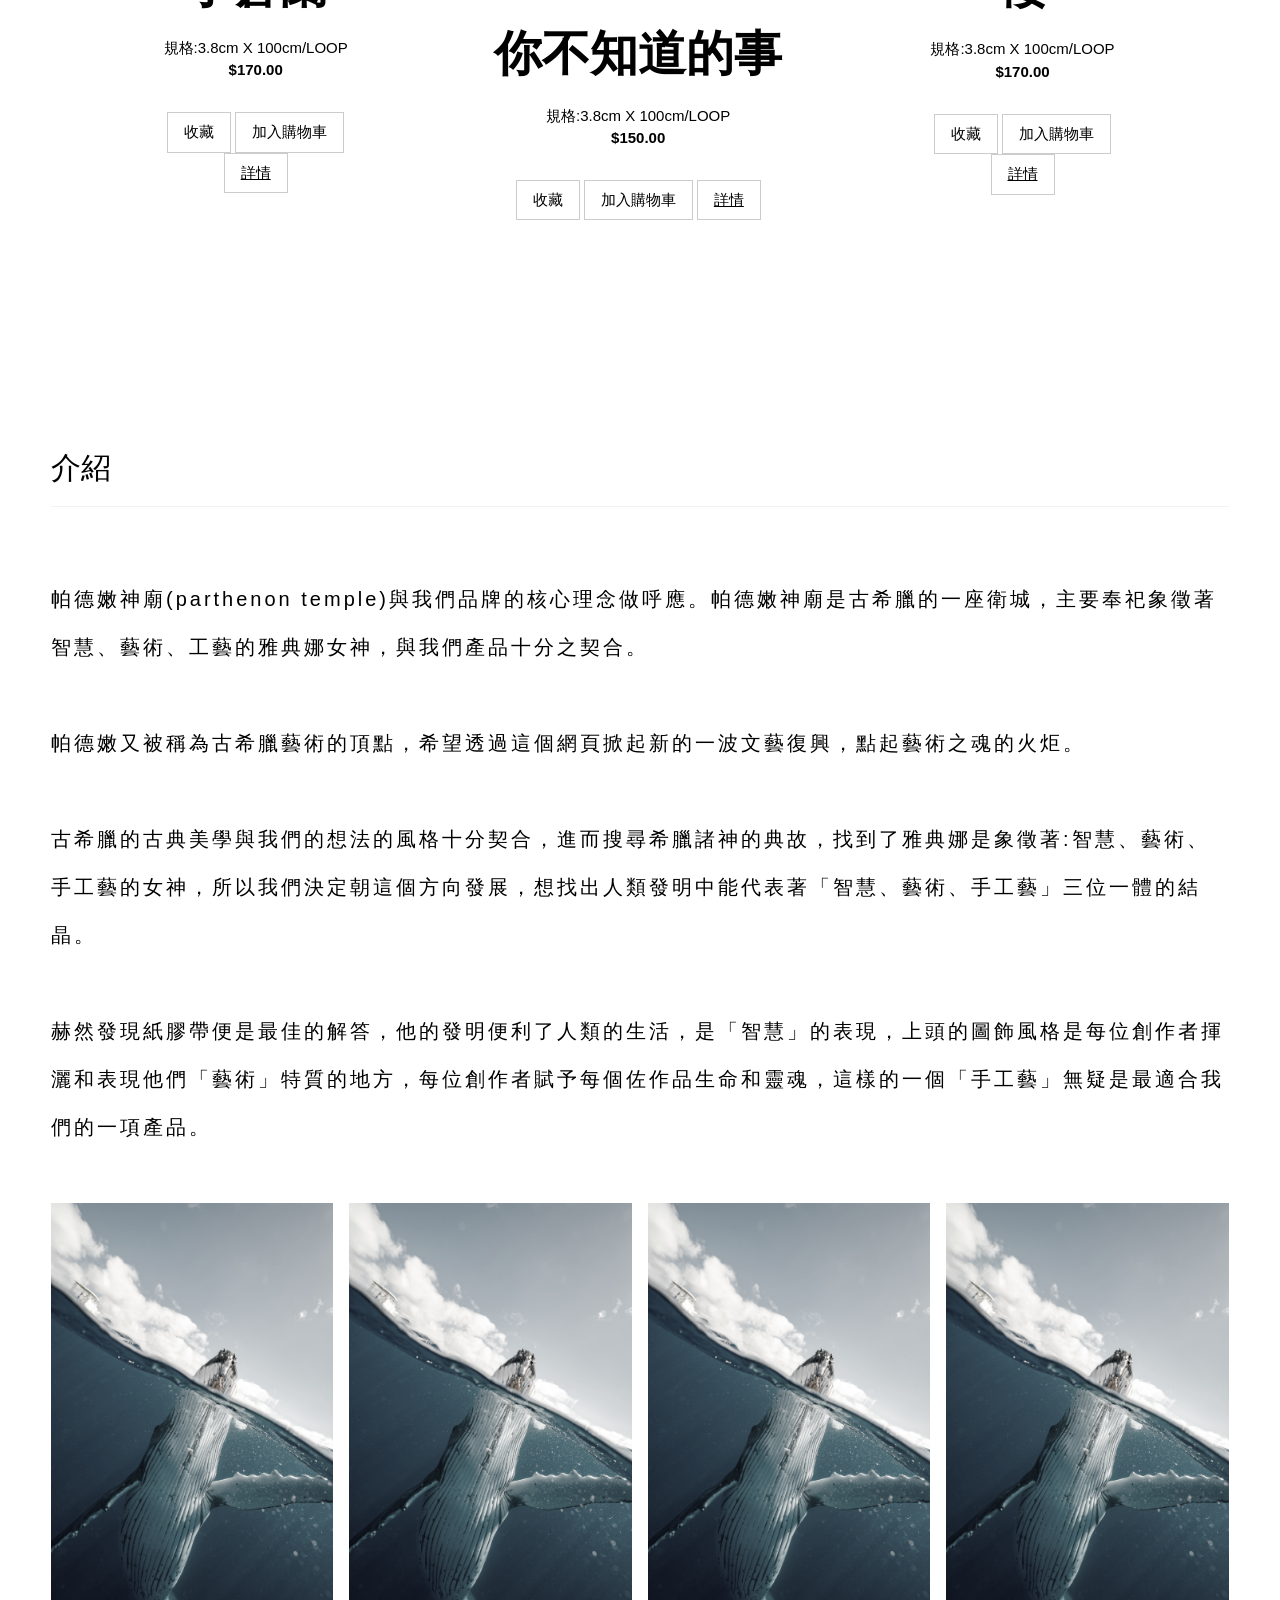
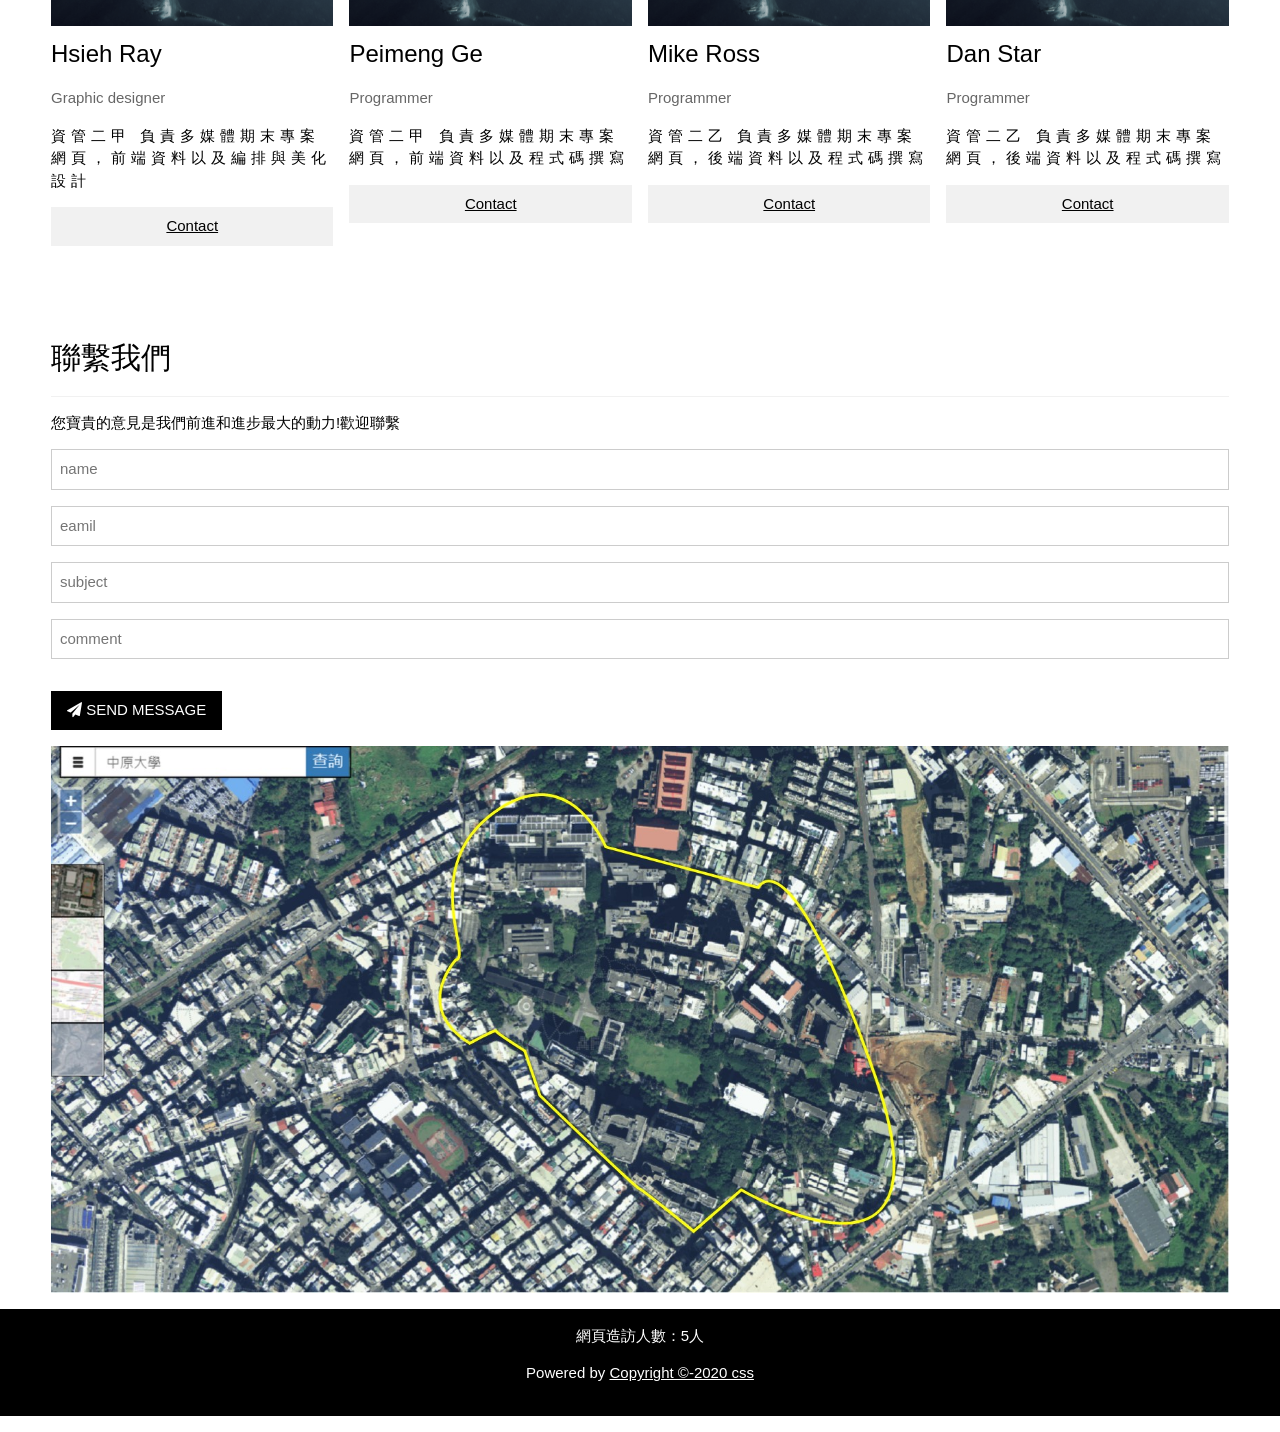
==== commit cac1d9cb: "index-margin&footer" ====
--- a/index.html
+++ b/index.html
@@ -90,12 +90,12 @@
                           <p style=" Justify-content:center; align-items: center;">
                             <button class="w3-button w3-white w3-border">收藏</button>
                             <button class="w3-button w3-white w3-border">加入購物車</button>
-                            <button class="w3-button w3-white w3-border"><a href="information.jsp">詳情</a></button>
+                            <button class="w3-button w3-white w3-border"><a href="information.html">詳情</a></button>
                           </p>
                         </div>
                       </div>
                       <div class="w3-display-buttonleft w3-display-hover">
-                        <button class="w3-button w3-black"><a href="check.jsp">直接買單</a> <i
+                        <button class="w3-button w3-black"><a href="check.html">直接買單</a> <i
                             class="fa fa-shopping-cart"></i></button>
                       </div>
                     </div>
@@ -121,12 +121,12 @@
                           <p style=" Justify-content:center; align-items: center;">
                             <button class="w3-button w3-white w3-border">收藏</button>
                             <button class="w3-button w3-white w3-border">加入購物車</button>
-                            <button class="w3-button w3-white w3-border"><a href="information.jsp">詳情</a></button>
+                            <button class="w3-button w3-white w3-border"><a href="information.html">詳情</a></button>
                           </p>
                         </div>
                       </div>
                       <div class="w3-display-buttonleft w3-display-hover">
-                        <button class="w3-button w3-black"><a href="check.jsp">直接買單</a> <i
+                        <button class="w3-button w3-black"><a href="check.html">直接買單</a> <i
                             class="fa fa-shopping-cart"></i></button>
                       </div>
                     </div>
@@ -152,12 +152,12 @@
                           <p style=" Justify-content:center; align-items: center;">
                             <button class="w3-button w3-white w3-border">收藏</button>
                             <button class="w3-button w3-white w3-border">加入購物車</button>
-                            <button class="w3-button w3-white w3-border"><a href="information.jsp">詳情</a></button>
+                            <button class="w3-button w3-white w3-border"><a href="information.html">詳情</a></button>
                           </p>
                         </div>
                       </div>
                       <div class="w3-display-buttonleft w3-display-hover">
-                        <button class="w3-button w3-black"><a href="check.jsp">直接買單</a> <i
+                        <button class="w3-button w3-black"><a href="check.html">直接買單</a> <i
                             class="fa fa-shopping-cart"></i></button>
                       </div>
                     </div>
@@ -182,95 +182,97 @@
   </div>
 
   <!-- About -->
-  <div id="about" class="w3-container w3-padding-32">
-    <h2 class="w3-border-bottom w3-border-light-grey w3-padding-16">介紹</h2>
-    <p style="font-size: 20px; line-height: 48px; letter-spacing: 3px;"><br>帕德嫩神廟(parthenon
-      temple)與我們品牌的核心理念做呼應。帕德嫩神廟是古希臘的一座衛城，主要奉祀象徵著智慧、藝術、工藝的雅典娜女神，與我們產品十分之契合。<br><br>帕德嫩又被稱為古希臘藝術的頂點，希望透過這個網頁掀起新的一波文藝復興，點起藝術之魂的火炬。<br><br>
-      古希臘的古典美學與我們的想法的風格十分契合，進而搜尋希臘諸神的典故，找到了雅典娜是象徵著:智慧、藝術、手工藝的女神，所以我們決定朝這個方向發展，想找出人類發明中能代表著「智慧、藝術、手工藝」三位一體的結晶。<br><br>赫然發現紙膠帶便是最佳的解答，他的發明便利了人類的生活，是「智慧」的表現，上頭的圖飾風格是每位創作者揮灑和表現他們「藝術」特質的地方，每位創作者賦予每個佐作品生命和靈魂，這樣的一個「手工藝」無疑是最適合我們的一項產品。
-
-
+  <div style="margin:auto 35px;">
+    <div id="about" class="w3-container w3-padding-32">
+      <h2 class="w3-border-bottom w3-border-light-grey w3-padding-16">介紹</h2>
+      <p style="font-size: 20px; line-height: 48px; letter-spacing: 3px;"><br>帕德嫩神廟(parthenon
+        temple)與我們品牌的核心理念做呼應。帕德嫩神廟是古希臘的一座衛城，主要奉祀象徵著智慧、藝術、工藝的雅典娜女神，與我們產品十分之契合。<br><br>帕德嫩又被稱為古希臘藝術的頂點，希望透過這個網頁掀起新的一波文藝復興，點起藝術之魂的火炬。<br><br>
+        古希臘的古典美學與我們的想法的風格十分契合，進而搜尋希臘諸神的典故，找到了雅典娜是象徵著:智慧、藝術、手工藝的女神，所以我們決定朝這個方向發展，想找出人類發明中能代表著「智慧、藝術、手工藝」三位一體的結晶。<br><br>赫然發現紙膠帶便是最佳的解答，他的發明便利了人類的生活，是「智慧」的表現，上頭的圖飾風格是每位創作者揮灑和表現他們「藝術」特質的地方，每位創作者賦予每個佐作品生命和靈魂，這樣的一個「手工藝」無疑是最適合我們的一項產品。
+
+
+      </p>
+    </div>
+
+    <div class="w3-row-padding w3-grayscale">
+      <div class="w3-col l3 m6 w3-margin-bottom">
+        <img src="pic/02.jpg" alt="John" style="width:100%">
+        <h3>Hsieh Ray</h3>
+        <p class="w3-opacity"> Graphic designer </p>
+        <p style=" letter-spacing: 5px;">資管二甲 負責多媒體期末專案網頁，前端資料以及編排與美化設計</p>
+        <p> <button class="w3-button w3-light-grey w3-block"><a href="https://www.instagram.com/ray_hsieh_/">
+              Contact</a></button></p>
+      </div>
+
+      <div class="w3-col l3 m6 w3-margin-bottom">
+        <img src="pic/02.jpg" alt="Jane" style="width:100%">
+        <h3>Peimeng Ge</h3>
+        <p class="w3-opacity">Programmer</p>
+        <p style=" letter-spacing: 5px;">資管二甲 負責多媒體期末專案網頁，前端資料以及程式碼撰寫</p>
+        <p> <button class="w3-button w3-light-grey w3-block"><a href="https://www.instagram.com/gepeimeng/?hl=zh-tw\">
+              Contact</a></button></p>
+
+      </div>
+
+      <div class="w3-col l3 m6 w3-margin-bottom">
+        <img src="pic/02.jpg" alt="Mike" style="width:100%">
+        <h3>Mike Ross</h3>
+        <p class="w3-opacity">Programmer</p>
+        <p style=" letter-spacing: 5px;"> 資管二乙 負責多媒體期末專案網頁，後端資料以及程式碼撰寫</p>
+        <p> <button class="w3-button w3-light-grey w3-block"><a href="https://www.instagram.com/_001229//">
+              Contact</a></button></p>
+
+      </div>
+
+      <div class="w3-col l3 m6 w3-margin-bottom">
+        <img src="pic/02.jpg" alt="Dan" style="width:100%">
+        <h3>Dan Star</h3>
+        <p class="w3-opacity">Programmer</p>
+        <p style=" letter-spacing: 5px;">資管二乙 負責多媒體期末專案網頁，後端資料以及程式碼撰寫</p>
+        <p> <button class="w3-button w3-light-grey w3-block"><a href="https://www.instagram.com/yuting_1943/?hl=zh-tw">
+              Contact</a></button></p>
+
+      </div>
+
+    </div>
+
+    <!-- Start Content -->
+    <div id="home" class="w3-content">
+
+
+
+      <!-- End Content -->
+    </div>
+
+    <!-- Contact Section -->
+    <div id="contact" class="w3-container w3-padding-top-32">
+
+      <h2 class="w3-border-bottom w3-border-light-grey w3-padding-16">聯繫我們</h2>
+      <p>您寶貴的意見是我們前進和進步最大的動力!歡迎聯繫</p>
+
+      <form action="back/contact.jsp" target="_blank">
+        <input class="w3-input w3-border" type="text" placeholder="name" required name="name">
+        <input class="w3-input w3-section w3-border" type="text" placeholder="eamil" required name="email">
+        <input class="w3-input w3-section w3-border" type="text" placeholder="subject" required name="subject">
+        <input class="w3-input w3-section w3-border" type="text" placeholder="comment" required name="comment">
+        <button class="w3-button w3-black w3-section" type="submit">
+          <i class="fa fa-paper-plane"></i> SEND MESSAGE
+        </button>
+      </form>
+
+      <img src="pic/05.jpg" class="w3-image" style="width:100%">
+
+
+    </div>
+  </div>
+
+  <footer class="w3-center w3-black w3-panel w3-padding-16">
+    <div>
+
+      網頁造訪人數：5人
+    </div>
+    <p>Powered by <a href="" title=" Paper tape" target="_blank" class="w3-hover-text-green">Copyright ©-2020 css</a>
     </p>
-  </div>
-
-  <div class="w3-row-padding w3-grayscale">
-    <div class="w3-col l3 m6 w3-margin-bottom">
-      <img src="pic/02.jpg" alt="John" style="width:100%">
-      <h3>Hsieh Ray</h3>
-      <p class="w3-opacity"> Graphic designer </p>
-      <p style=" letter-spacing: 5px;">資管二甲 負責多媒體期末專案網頁，前端資料以及編排與美化設計</p>
-      <p> <button class="w3-button w3-light-grey w3-block"><a href="https://www.instagram.com/ray_hsieh_/">
-            Contact</a></button></p>
-    </div>
-
-    <div class="w3-col l3 m6 w3-margin-bottom">
-      <img src="pic/02.jpg" alt="Jane" style="width:100%">
-      <h3>Peimeng Ge</h3>
-      <p class="w3-opacity">Programmer</p>
-      <p style=" letter-spacing: 5px;">資管二甲 負責多媒體期末專案網頁，前端資料以及程式碼撰寫</p>
-      <p> <button class="w3-button w3-light-grey w3-block"><a href="https://www.instagram.com/gepeimeng/?hl=zh-tw\">
-            Contact</a></button></p>
-
-    </div>
-
-    <div class="w3-col l3 m6 w3-margin-bottom">
-      <img src="pic/02.jpg" alt="Mike" style="width:100%">
-      <h3>Mike Ross</h3>
-      <p class="w3-opacity">Programmer</p>
-      <p style=" letter-spacing: 5px;"> 資管二乙 負責多媒體期末專案網頁，後端資料以及程式碼撰寫</p>
-      <p> <button class="w3-button w3-light-grey w3-block"><a href="https://www.instagram.com/_001229//">
-            Contact</a></button></p>
-
-    </div>
-
-    <div class="w3-col l3 m6 w3-margin-bottom">
-      <img src="pic/02.jpg" alt="Dan" style="width:100%">
-      <h3>Dan Star</h3>
-      <p class="w3-opacity">Programmer</p>
-      <p style=" letter-spacing: 5px;">資管二乙 負責多媒體期末專案網頁，後端資料以及程式碼撰寫</p>
-      <p> <button class="w3-button w3-light-grey w3-block"><a href="https://www.instagram.com/yuting_1943/?hl=zh-tw">
-            Contact</a></button></p>
-
-    </div>
-
-  </div>
-
-  <!-- Start Content -->
-  <div id="home" class="w3-content">
-
-
-
-    <!-- End Content -->
-  </div>
-
-  <!-- Contact Section -->
-  <div id="contact" class="w3-container w3-padding-top-32">
-
-    <h2 class="w3-border-bottom w3-border-light-grey w3-padding-16">聯繫我們</h2>
-    <p>您寶貴的意見是我們前進和進步最大的動力!歡迎聯繫</p>
-
-    <form action="back/contact.jsp" target="_blank">
-      <input class="w3-input w3-border" type="text" placeholder="name" required name="name">
-      <input class="w3-input w3-section w3-border" type="text" placeholder="eamil" required name="email">
-      <input class="w3-input w3-section w3-border" type="text" placeholder="subject" required name="subject">
-      <input class="w3-input w3-section w3-border" type="text" placeholder="comment" required name="comment">
-      <button class="w3-button w3-black w3-section" type="submit">
-        <i class="fa fa-paper-plane"></i> SEND MESSAGE
-      </button>
-    </form>
-
-    <img src="pic/05.jpg" class="w3-image" style="width:100%">
-
-    <footer class="w3-center w3-black w3-panel w3-padding-16">
-      <div>
-
-        網頁造訪人數：5人
-      </div>
-      <p>Powered by <a href="" title=" Paper tape" target="_blank" class="w3-hover-text-green">Copyright ©-2020 css</a>
-      </p>
-    </footer>
-  </div>
-
-
+  </footer>
 
   <!-- End page content -->
   </div>
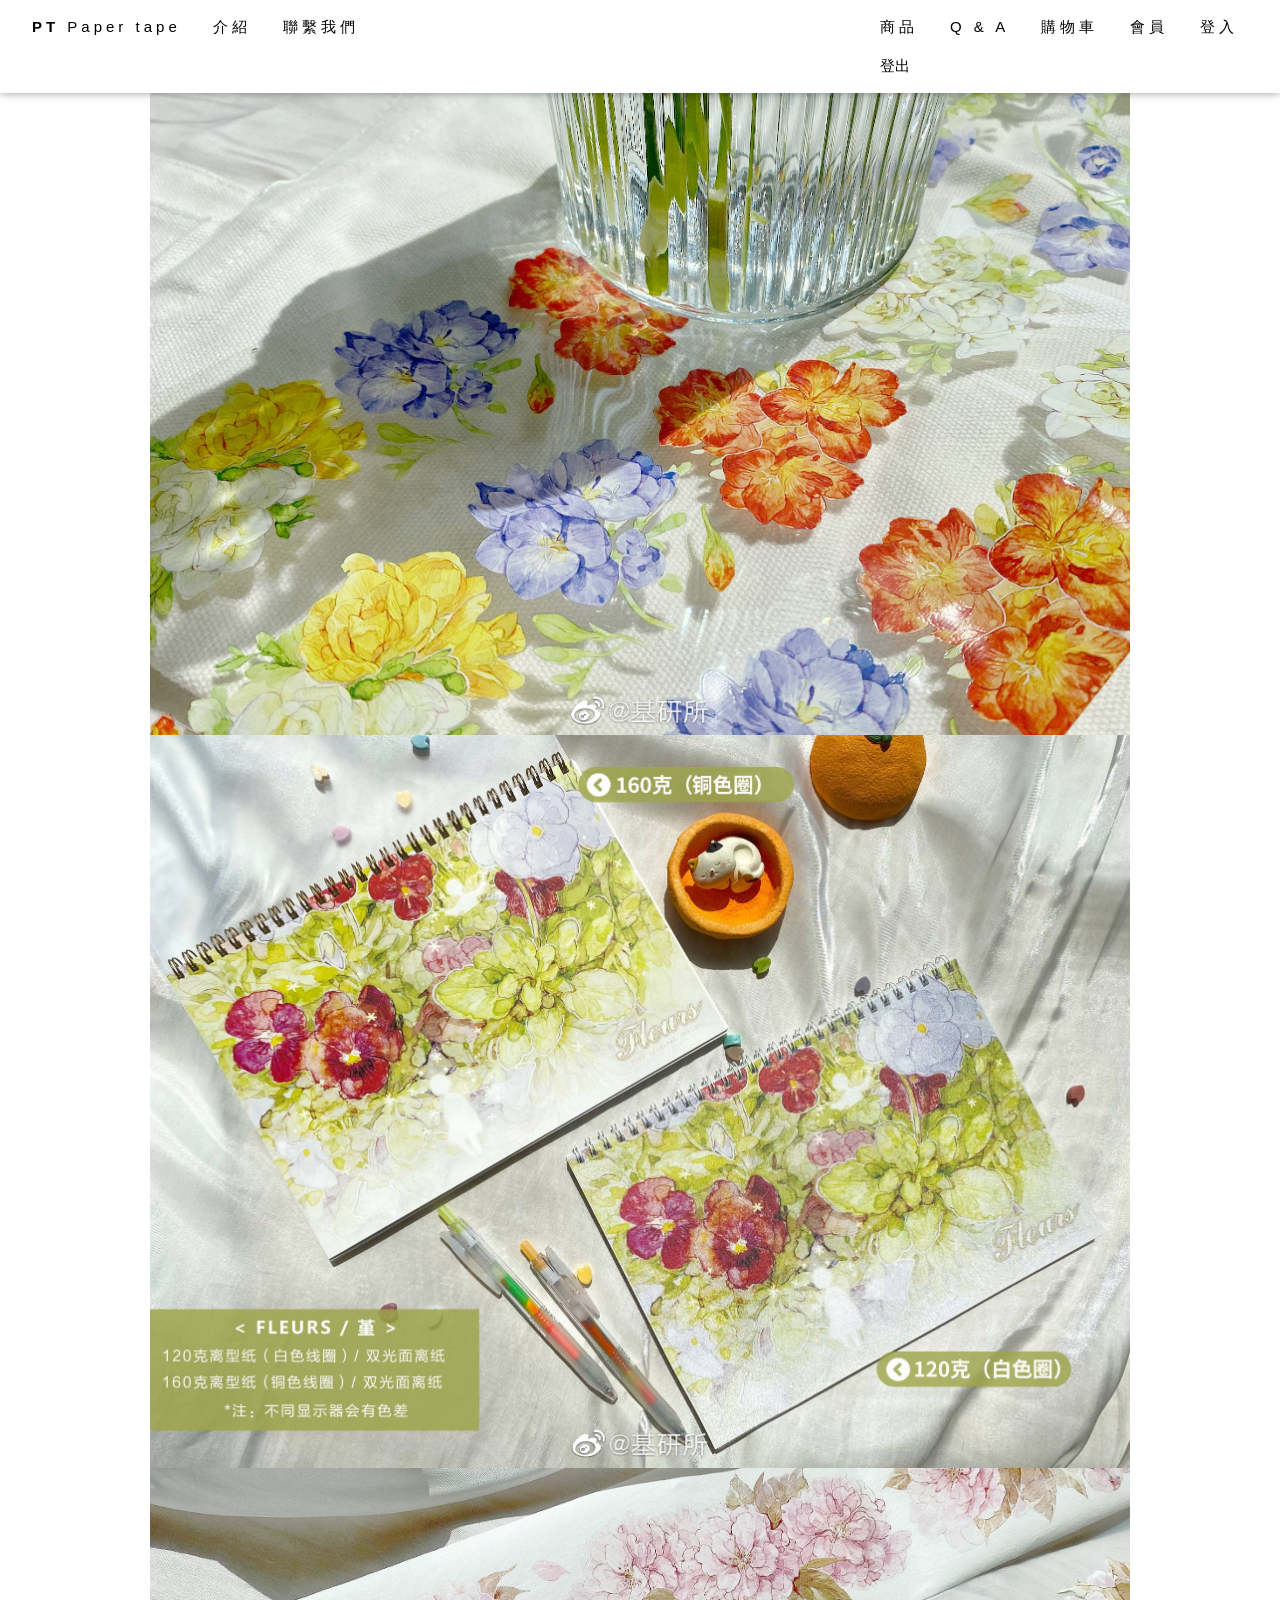
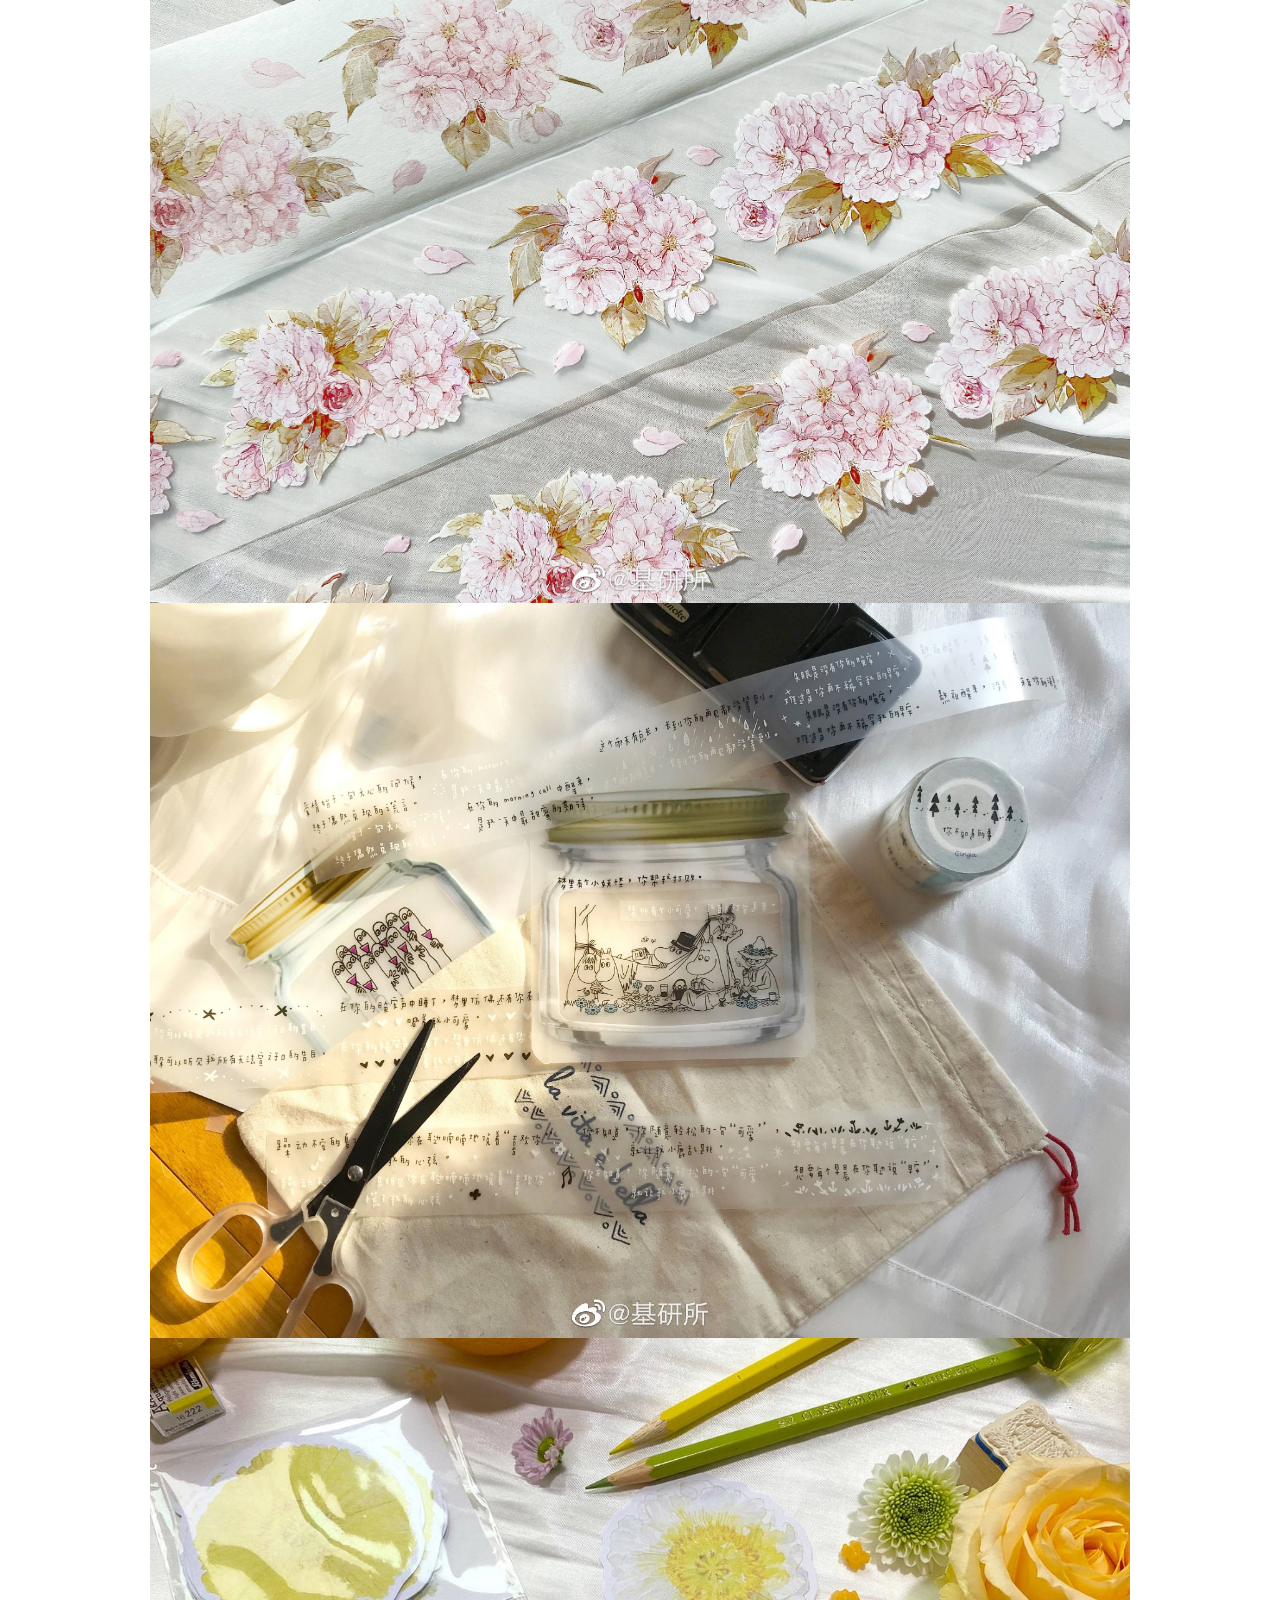
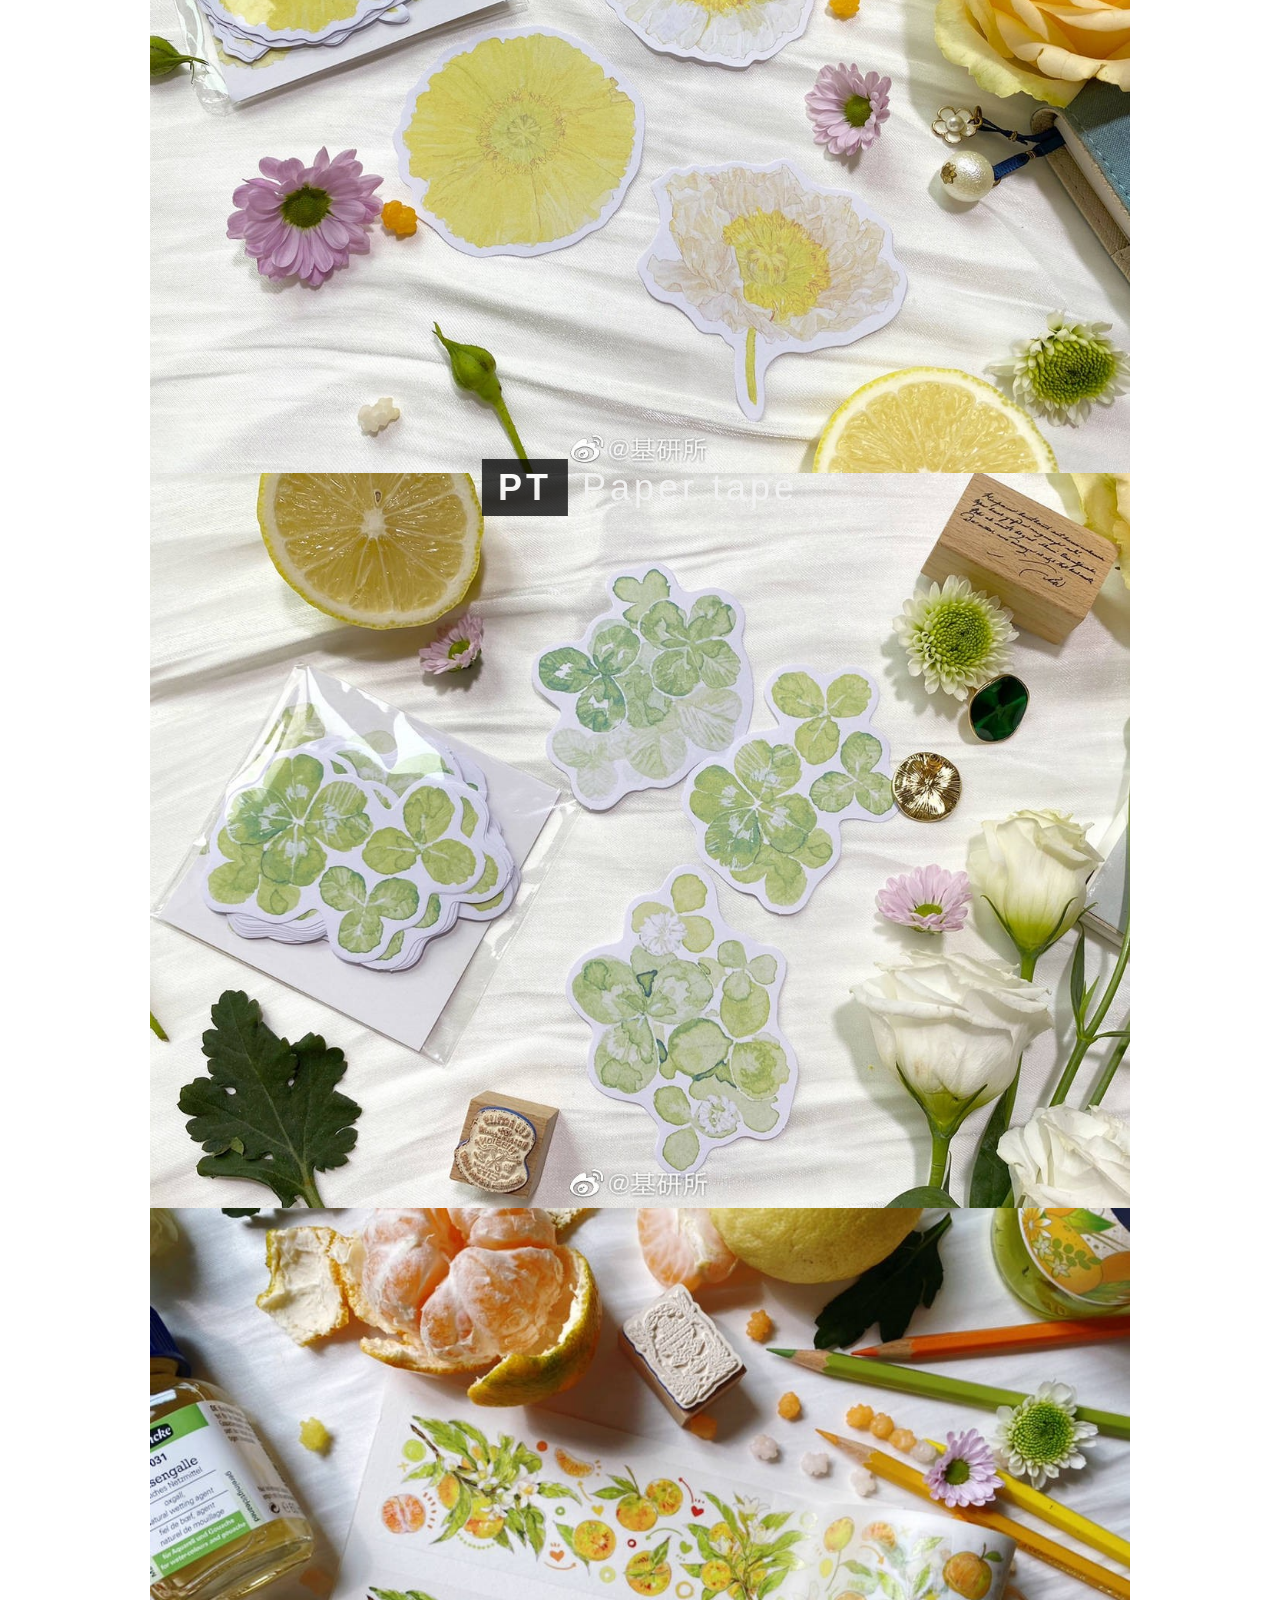
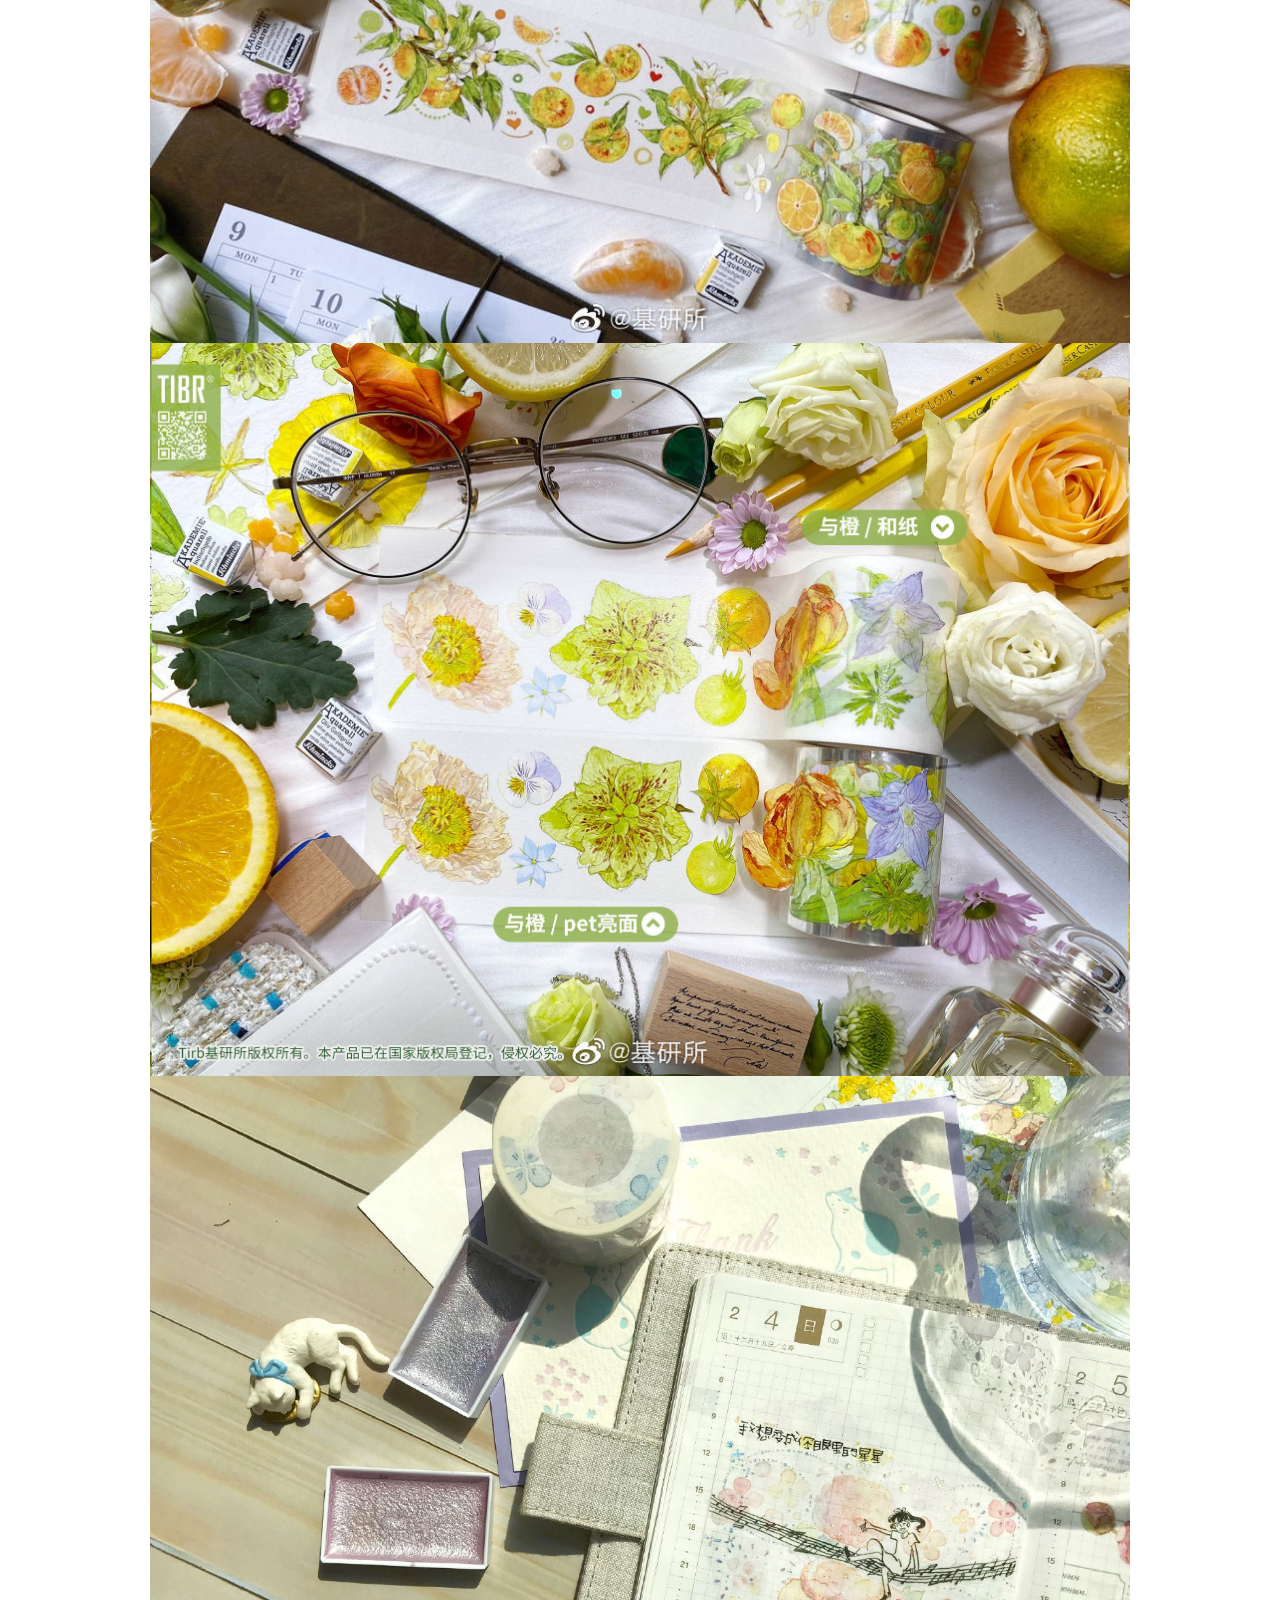
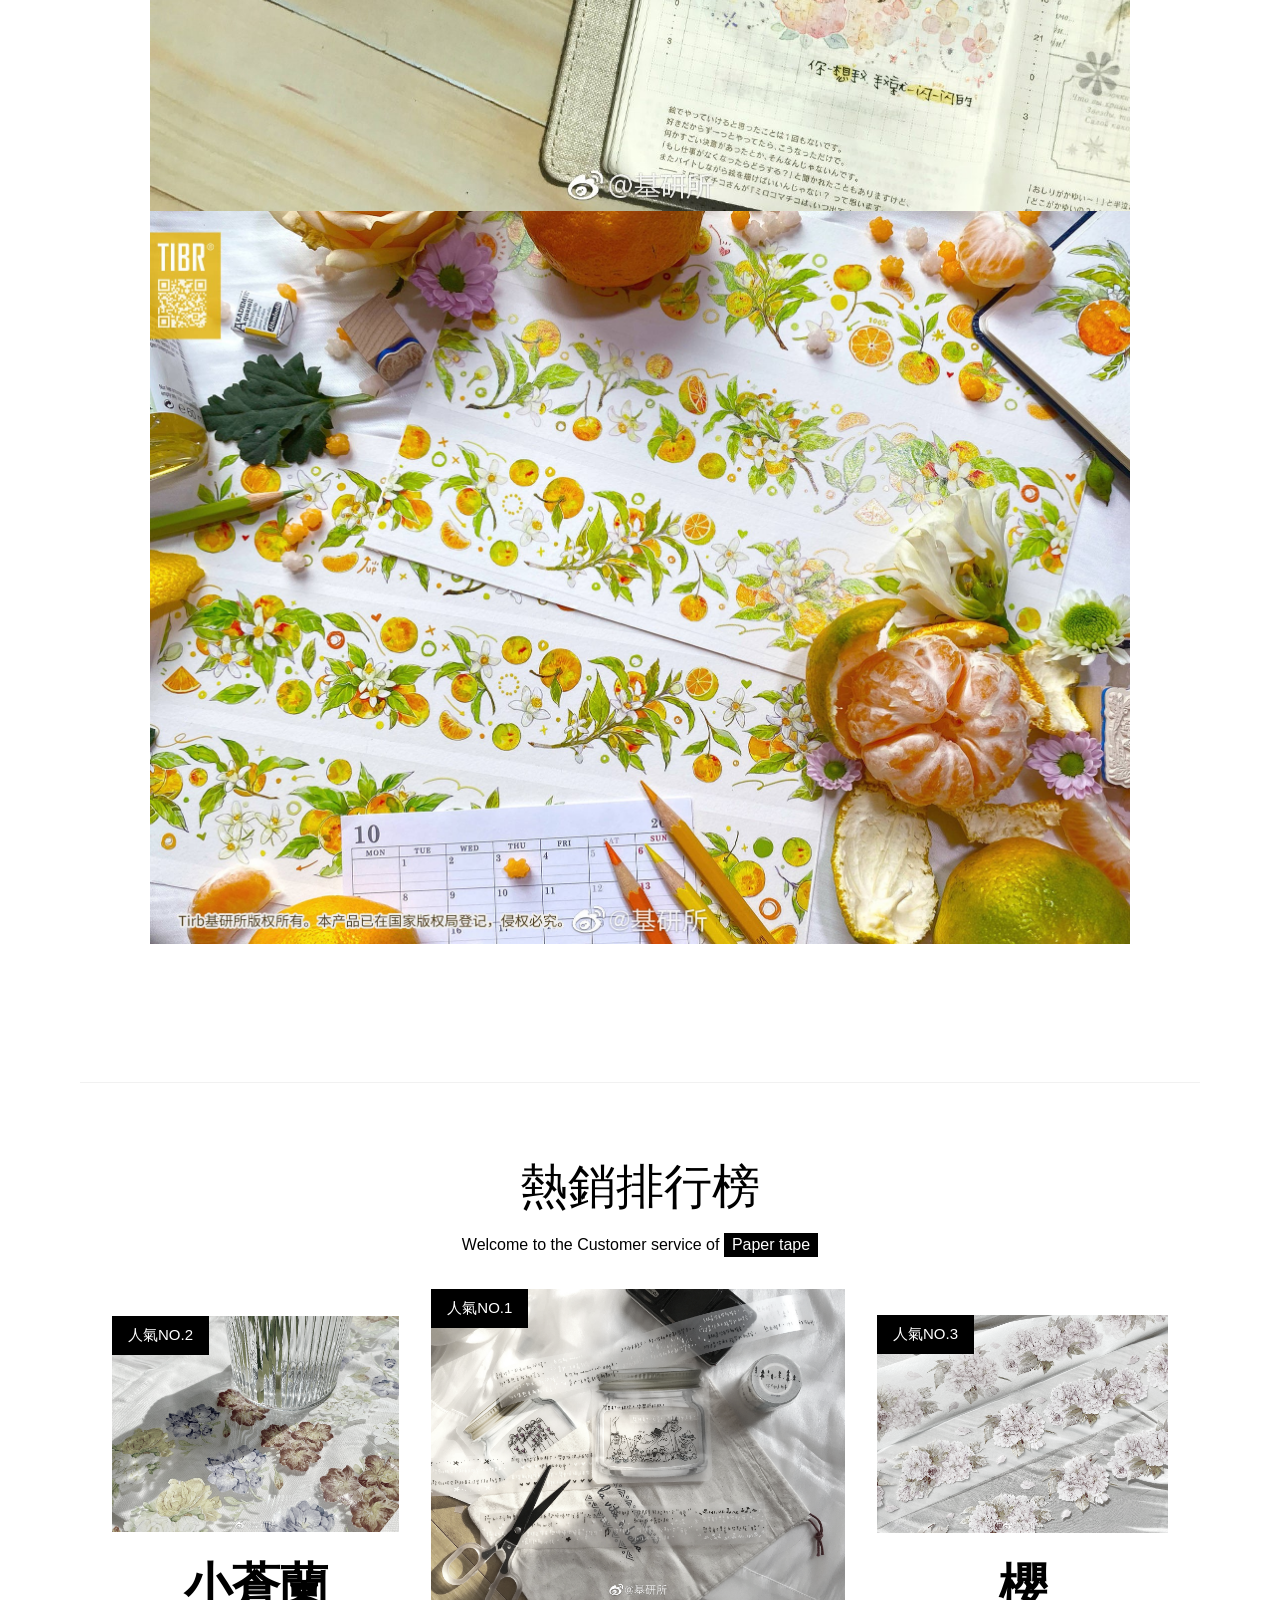
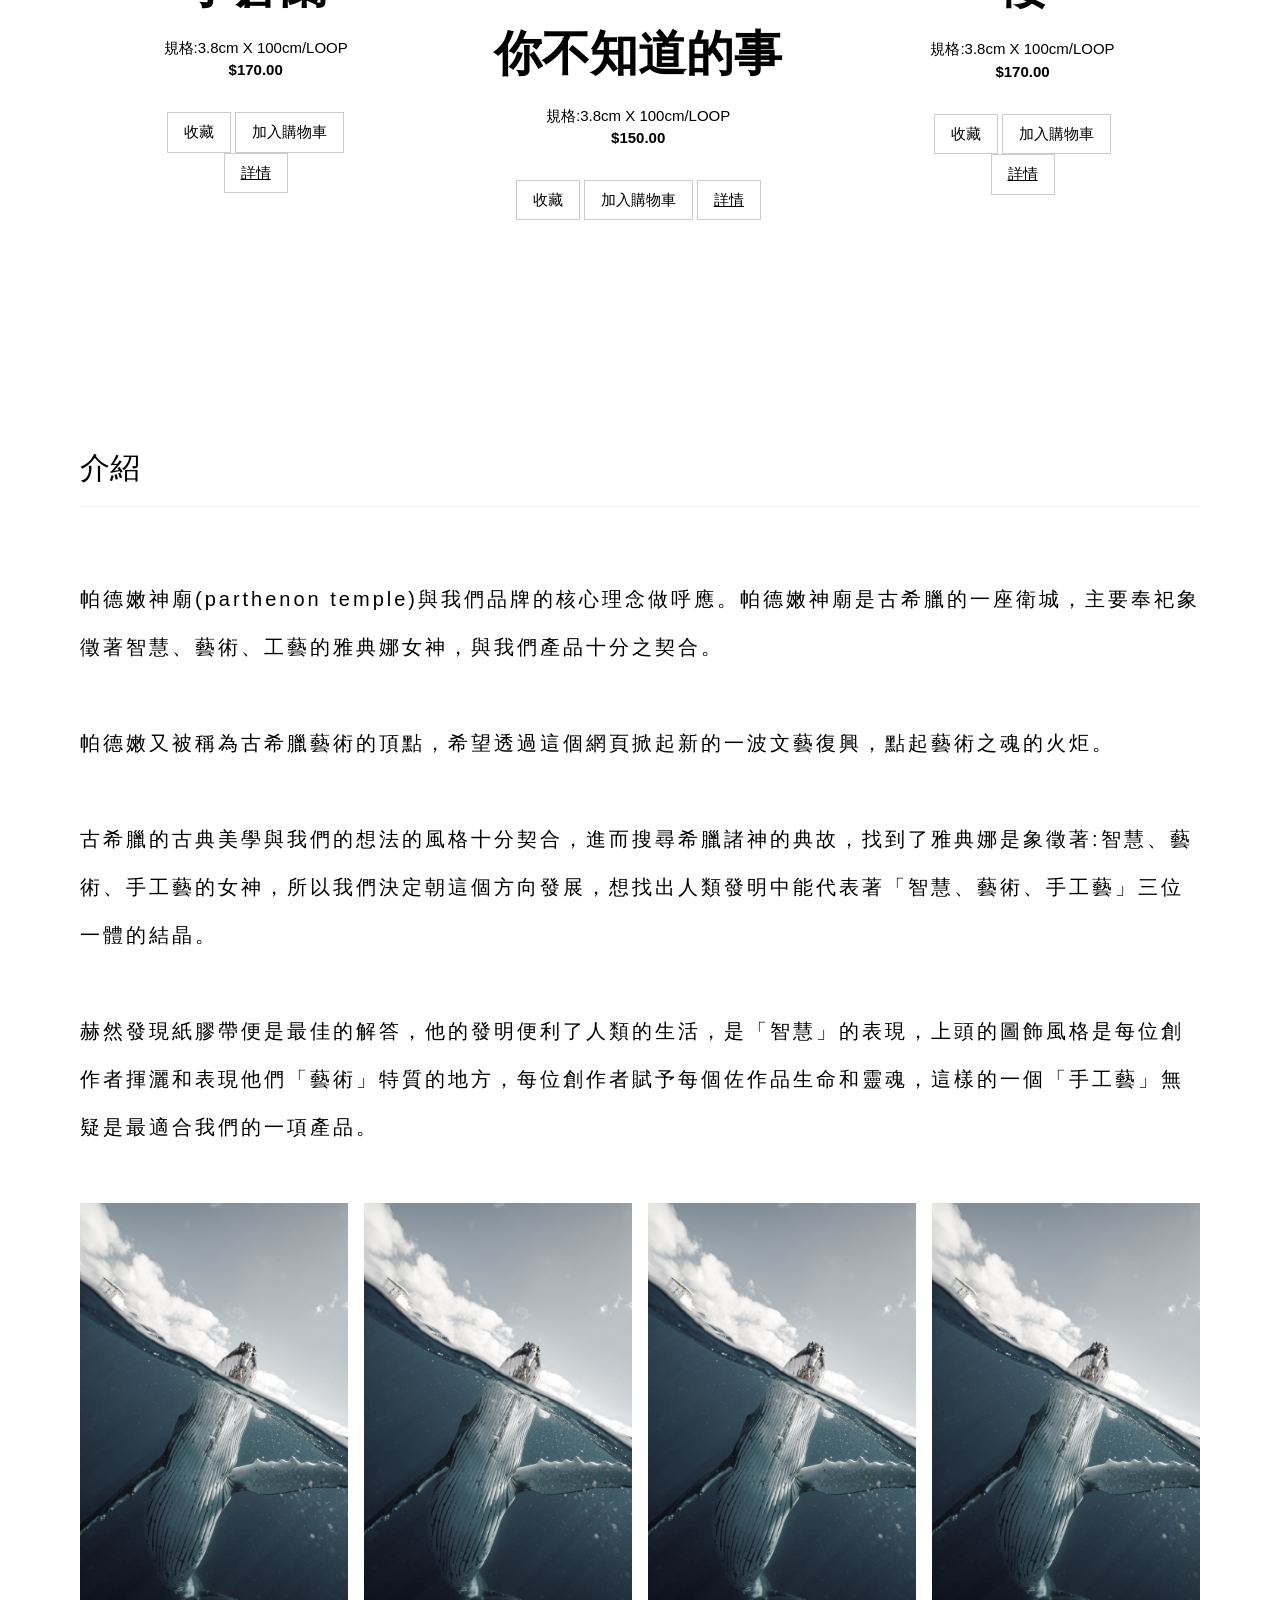
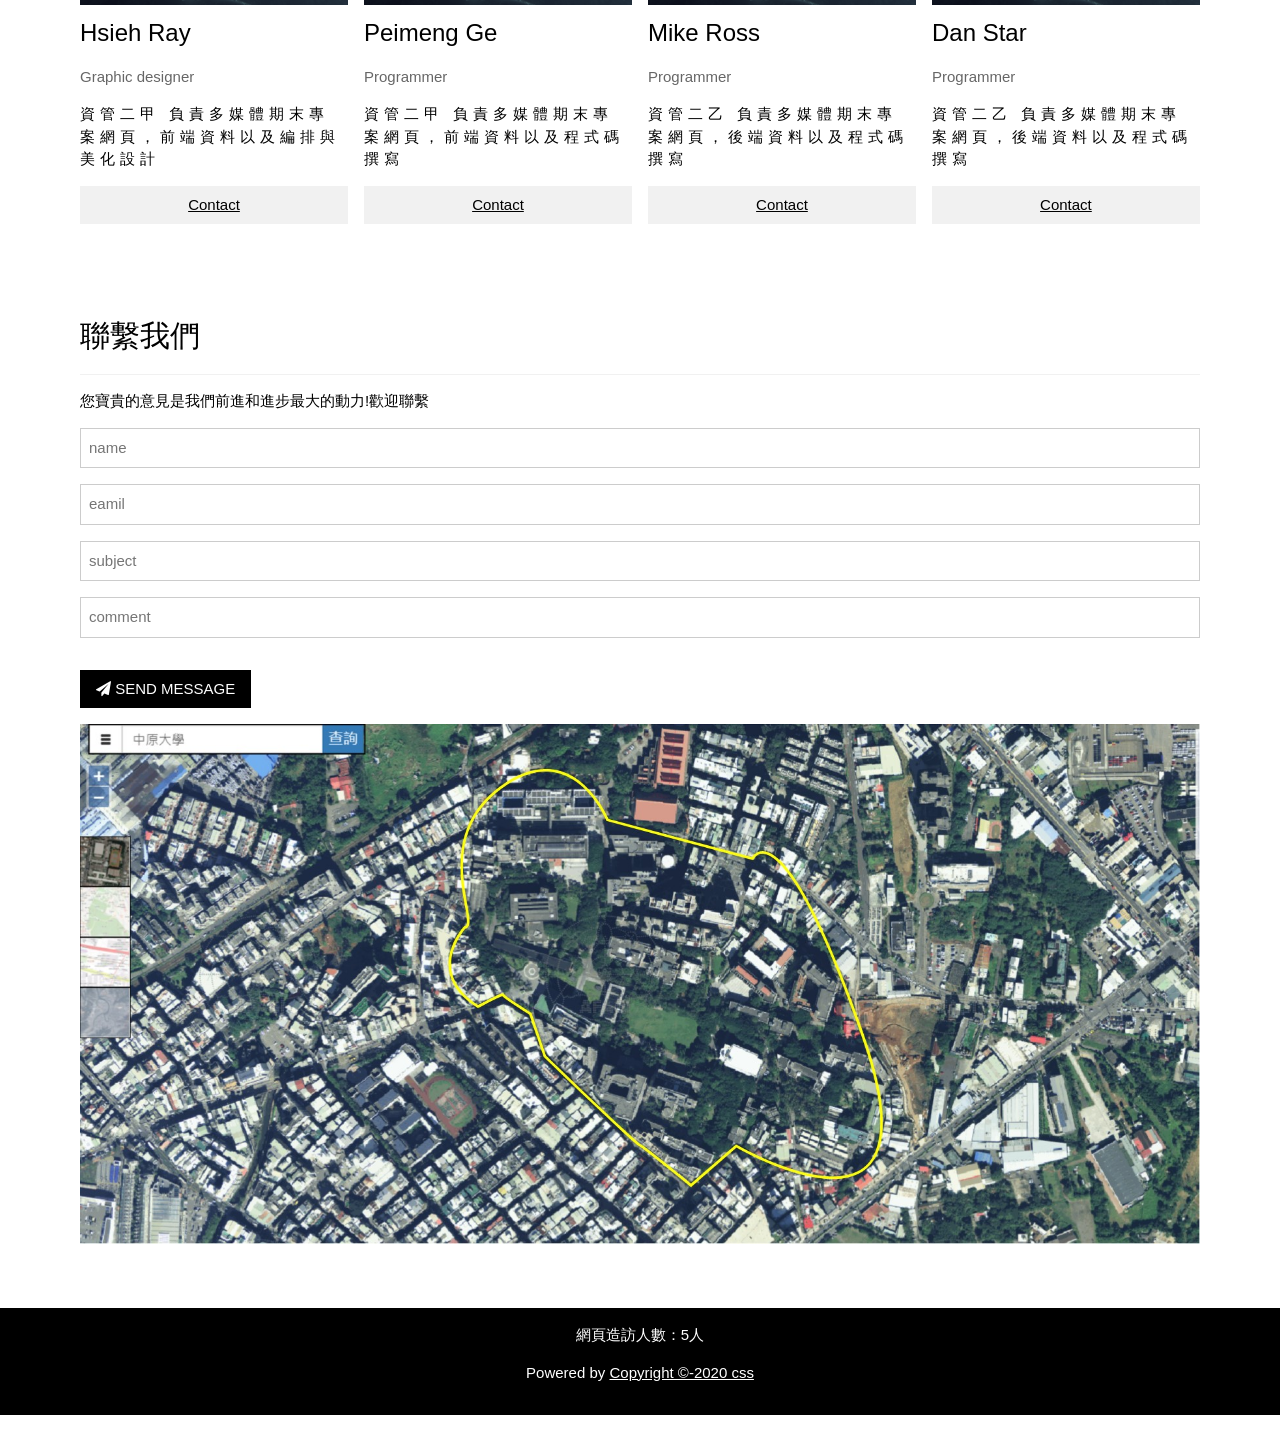
==== commit 6cf04262: "Update index.html" ====
--- a/index.html
+++ b/index.html
@@ -182,8 +182,8 @@
   </div>
 
   <!-- About -->
-  <div style="margin:auto 35px;">
-    <div id="about" class="w3-container w3-padding-32">
+  <div style="margin: 5%;">
+    <div id=" about" class="w3-container w3-padding-32">
       <h2 class="w3-border-bottom w3-border-light-grey w3-padding-16">介紹</h2>
       <p style="font-size: 20px; line-height: 48px; letter-spacing: 3px;"><br>帕德嫩神廟(parthenon
         temple)與我們品牌的核心理念做呼應。帕德嫩神廟是古希臘的一座衛城，主要奉祀象徵著智慧、藝術、工藝的雅典娜女神，與我們產品十分之契合。<br><br>帕德嫩又被稱為古希臘藝術的頂點，希望透過這個網頁掀起新的一波文藝復興，點起藝術之魂的火炬。<br><br>
@@ -274,8 +274,6 @@
     </p>
   </footer>
 
-  <!-- End page content -->
-  </div>
 
 </body>
 
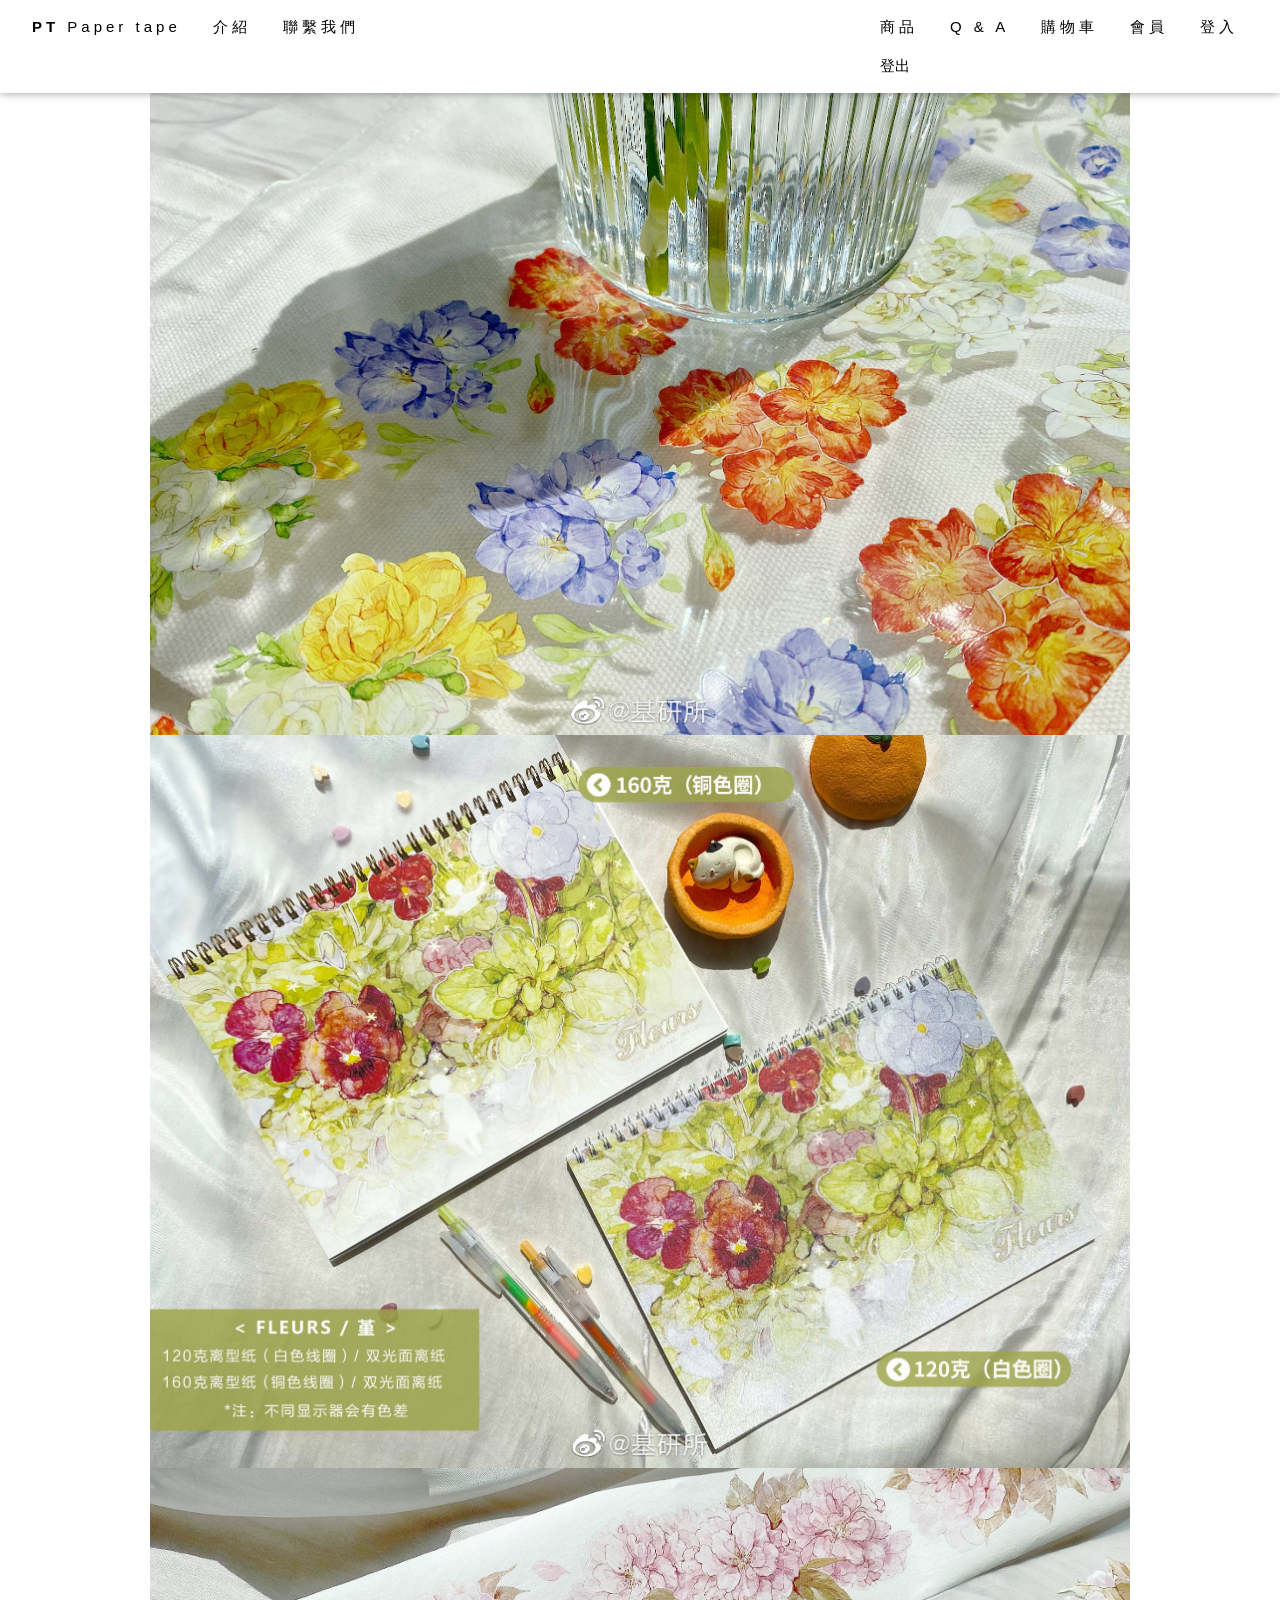
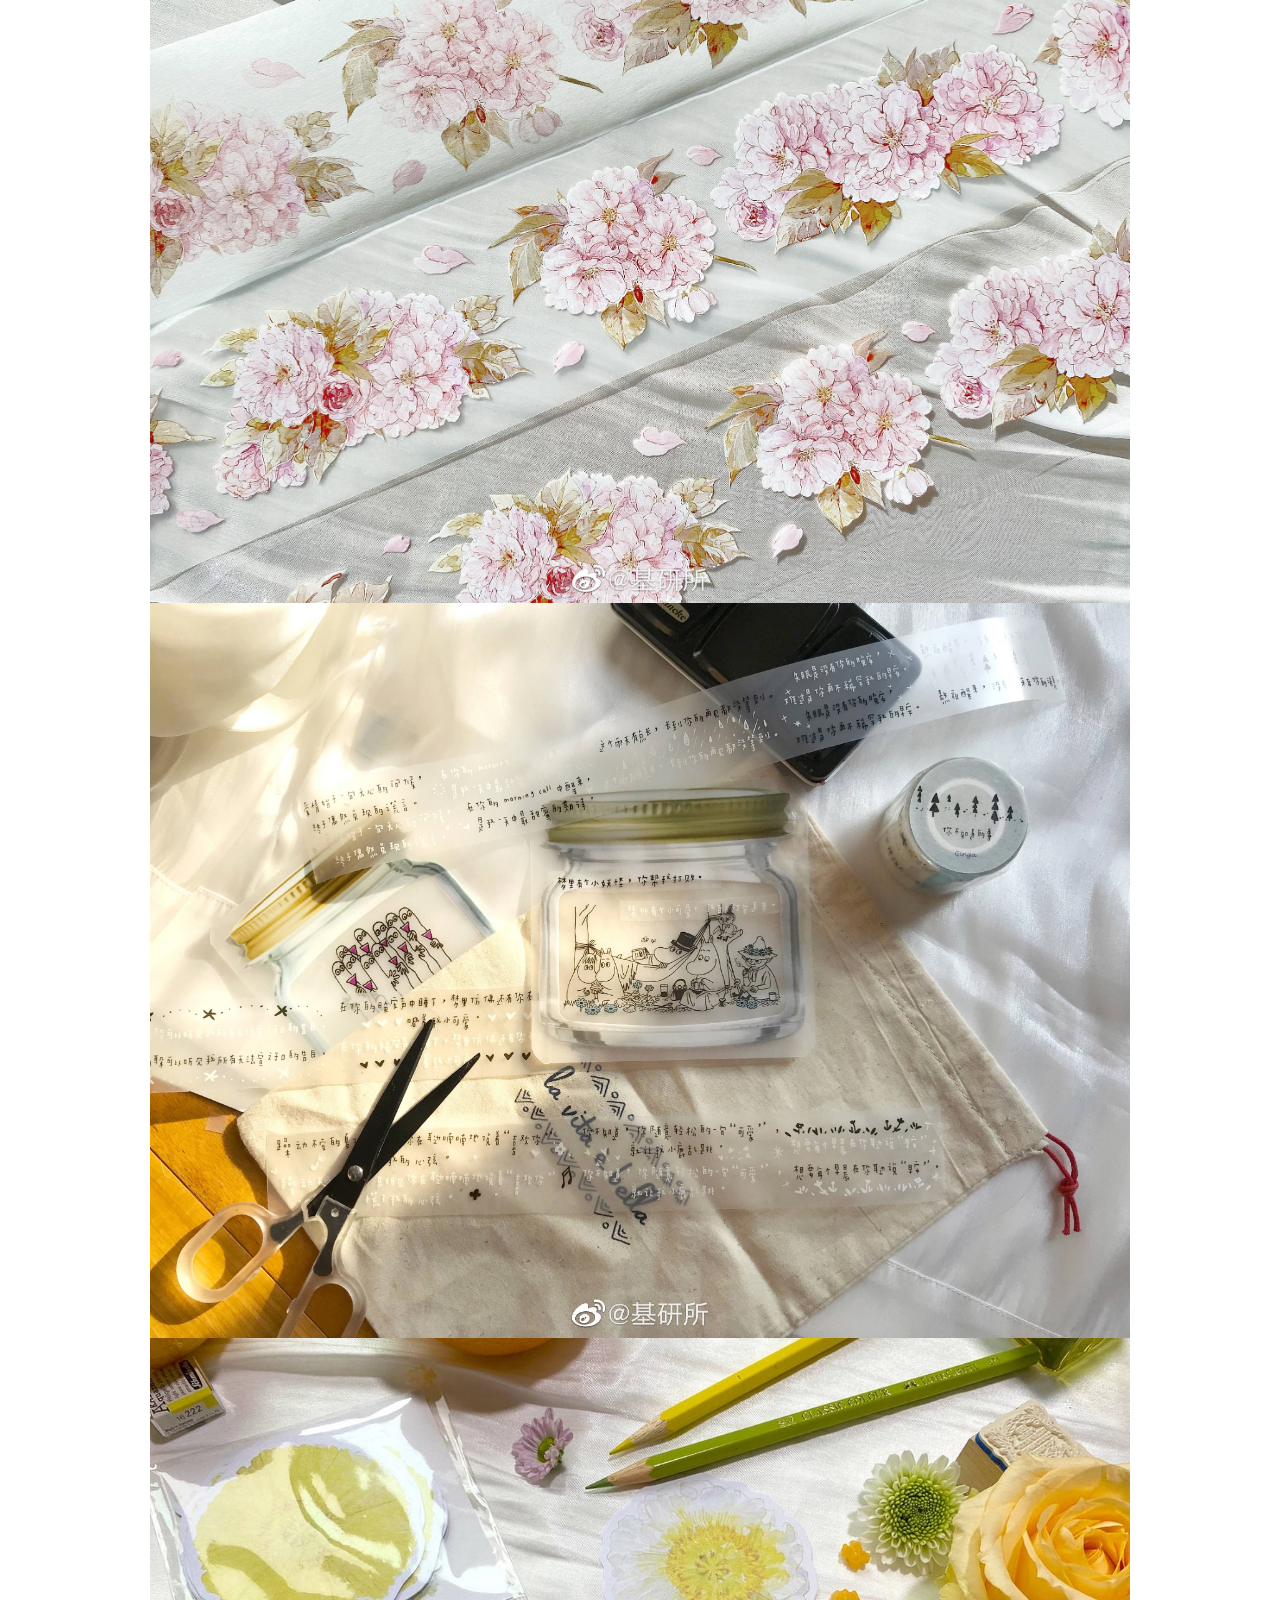
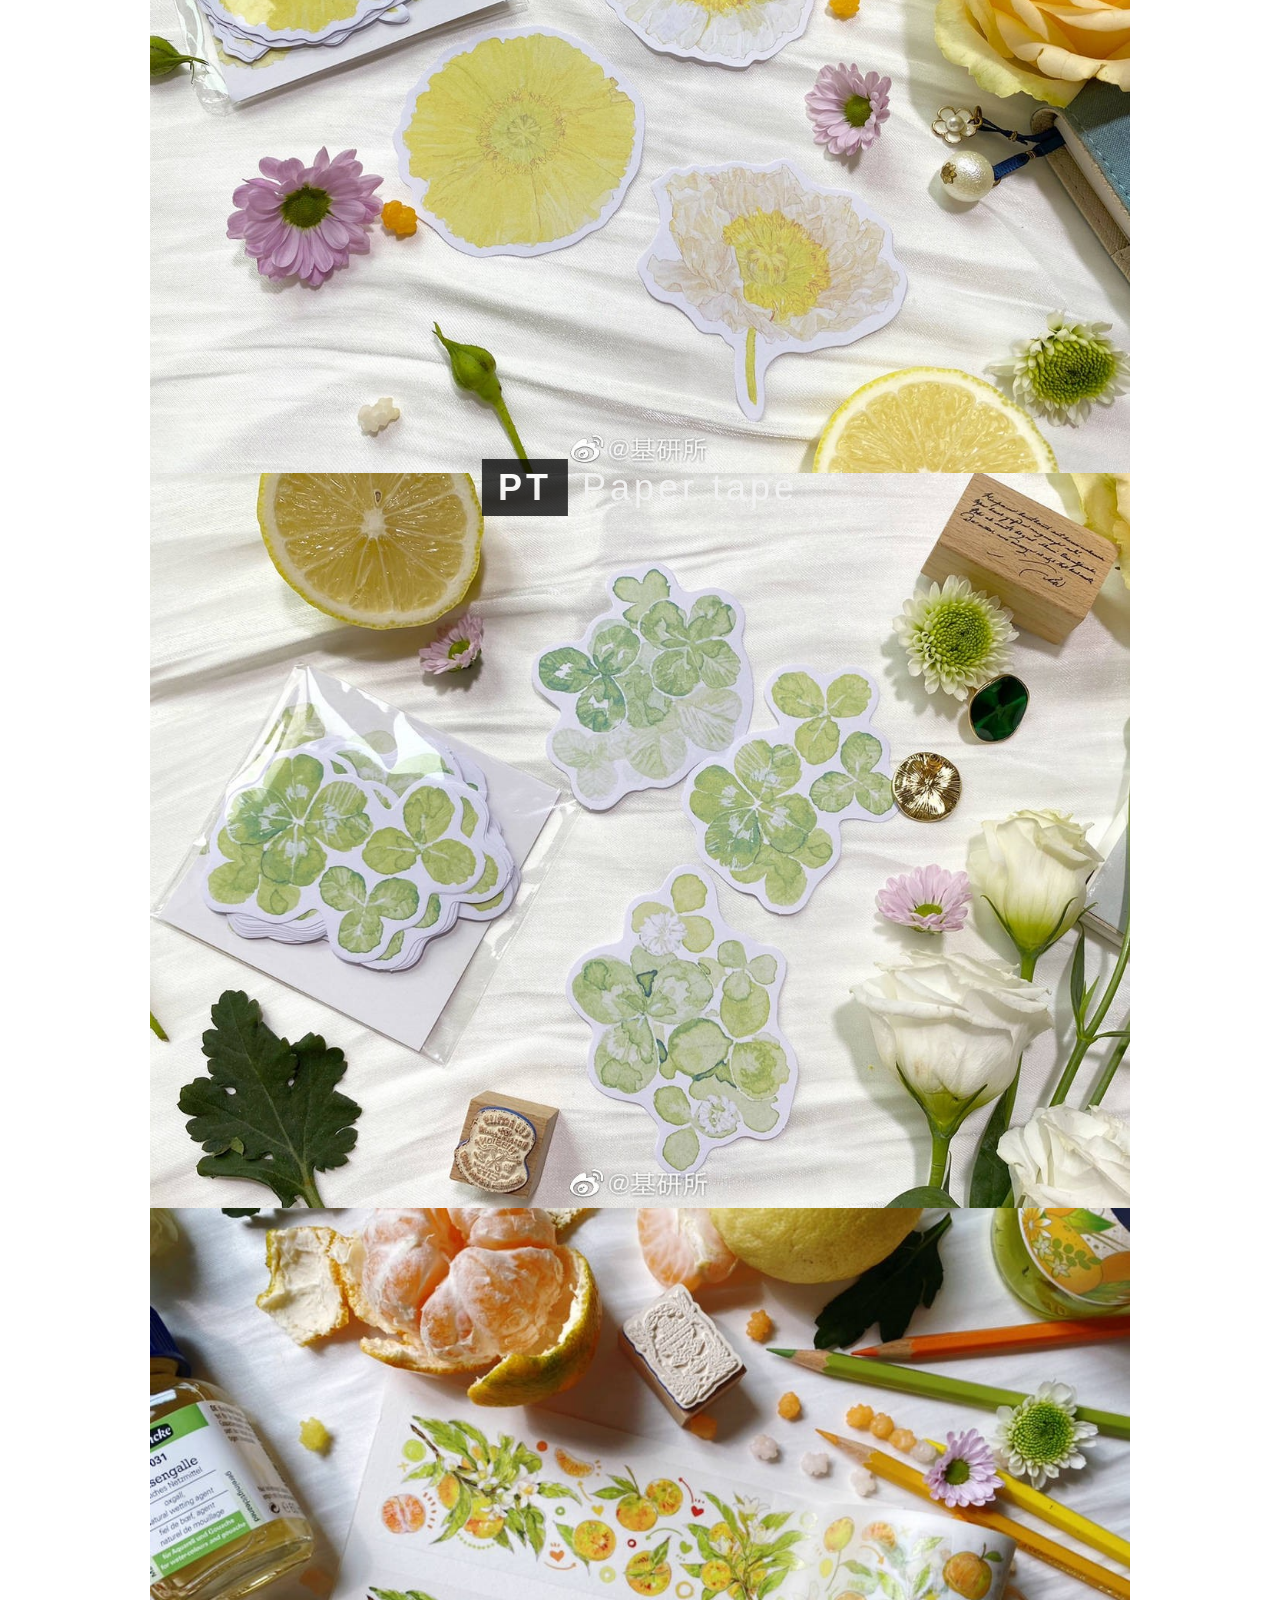
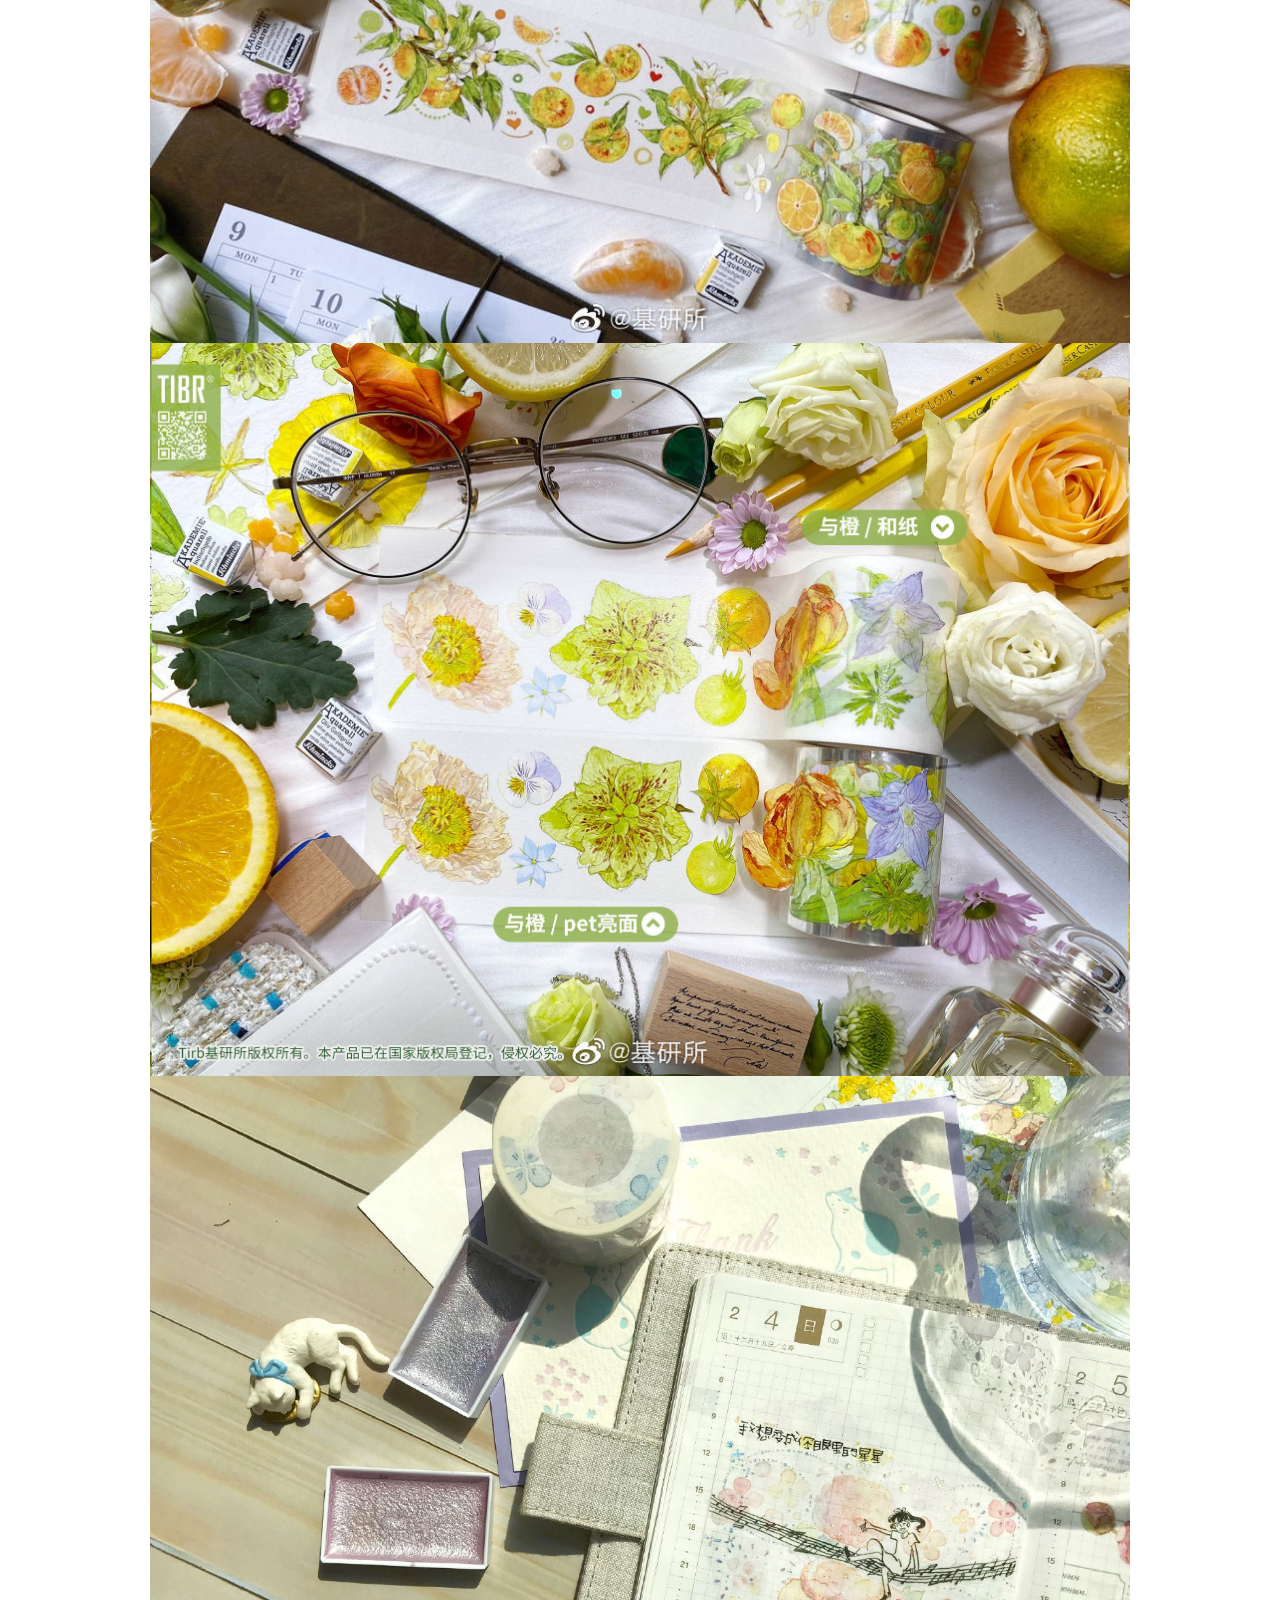
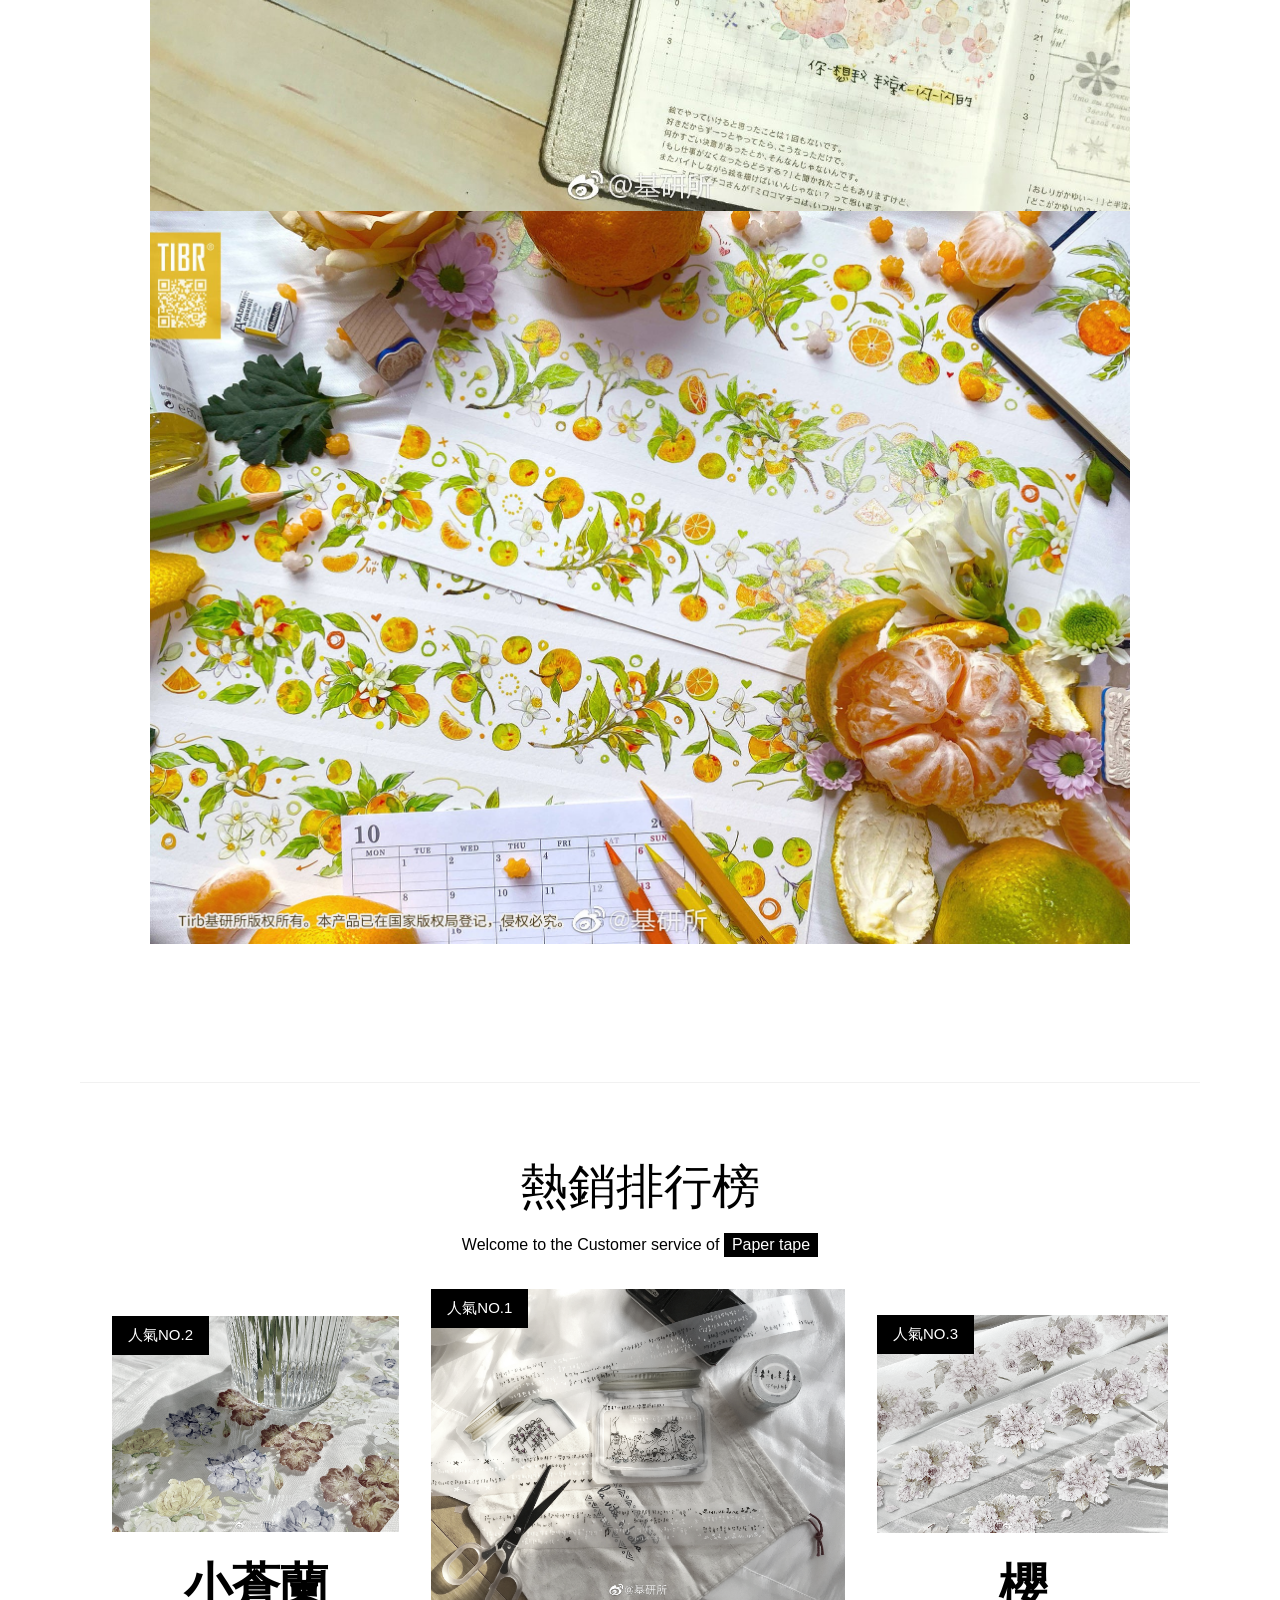
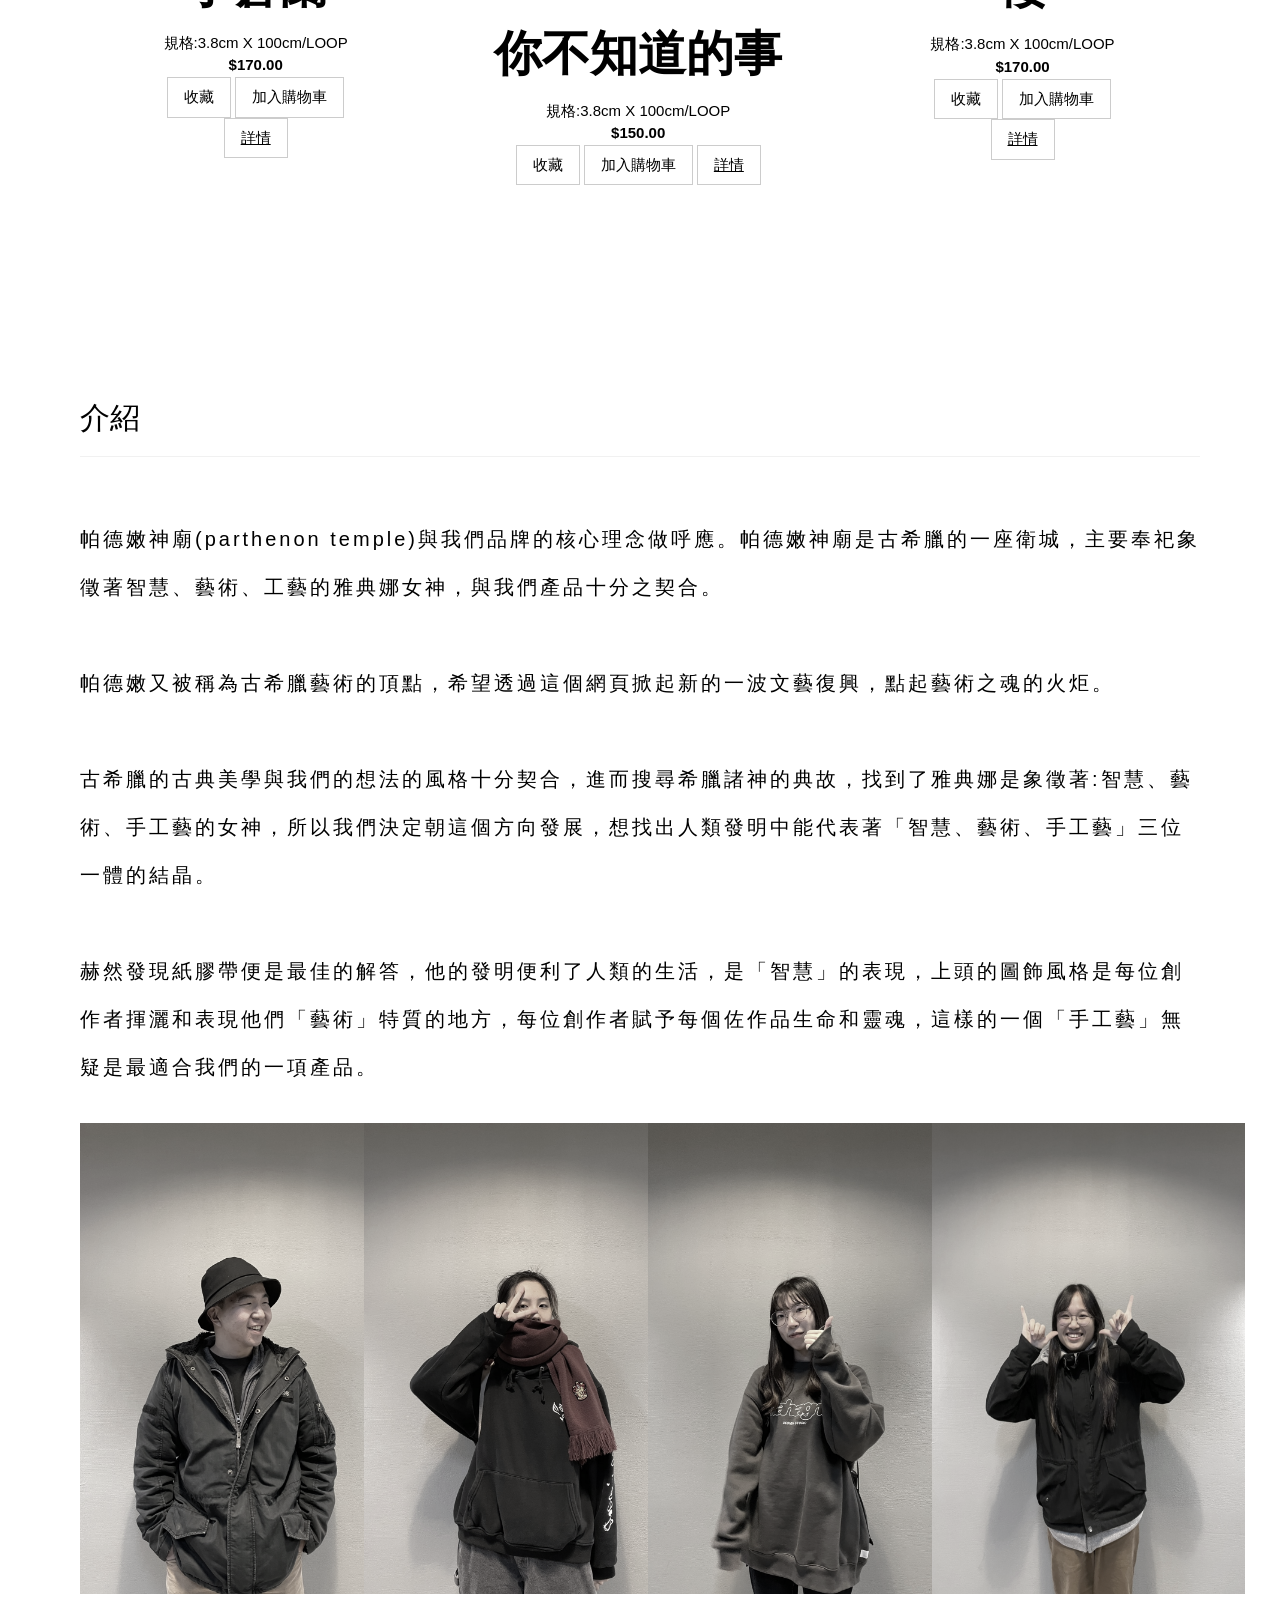
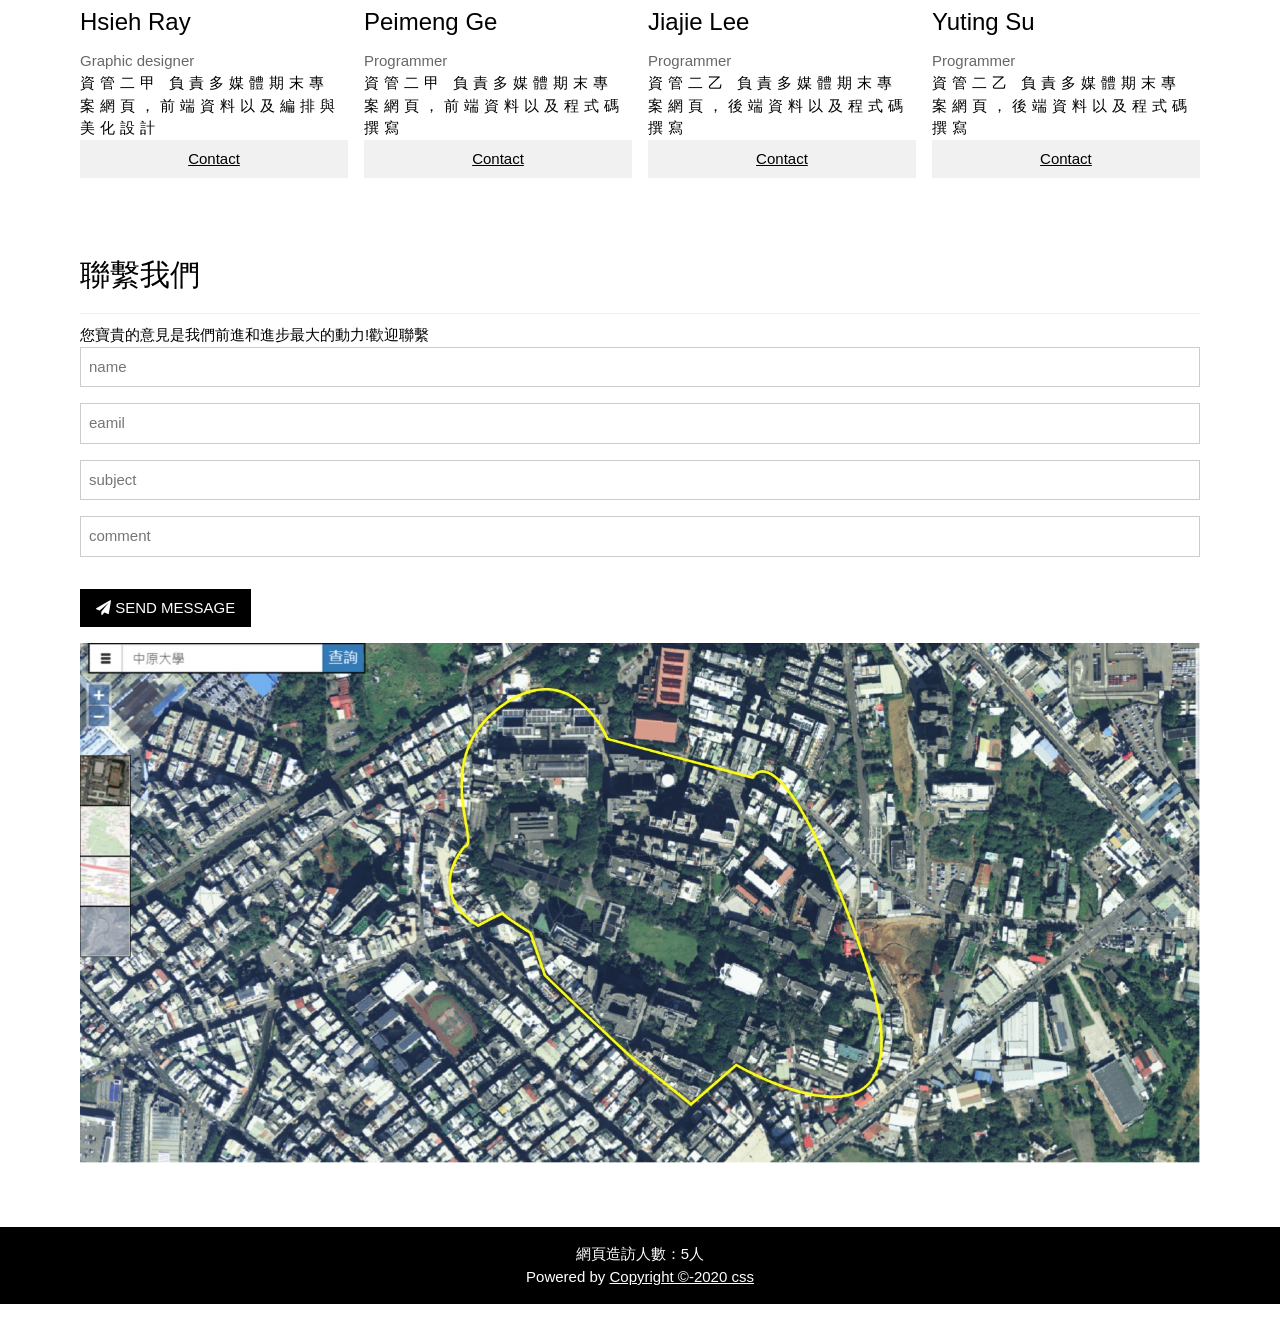
==== commit ad64abdc: "change member photo in index" ====
--- a/index.html
+++ b/index.html
@@ -4,6 +4,7 @@
 <meta charset="UTF-8">
 <meta name="viewport" content="width=device-width, initial-scale=1">
 <link rel="stylesheet" href="https://www.w3schools.com/w3css/4/w3.css">
+<link rel="stylesheet" href="css/Untitled-7.css">
 
 <body>
 
@@ -195,7 +196,7 @@
 
     <div class="w3-row-padding w3-grayscale">
       <div class="w3-col l3 m6 w3-margin-bottom">
-        <img src="pic/02.jpg" alt="John" style="width:100%">
+        <img src="pic/S__101466122.jpg" alt="John" class="index-img">
         <h3>Hsieh Ray</h3>
         <p class="w3-opacity"> Graphic designer </p>
         <p style=" letter-spacing: 5px;">資管二甲 負責多媒體期末專案網頁，前端資料以及編排與美化設計</p>
@@ -204,7 +205,7 @@
       </div>
 
       <div class="w3-col l3 m6 w3-margin-bottom">
-        <img src="pic/02.jpg" alt="Jane" style="width:100%">
+        <img src="pic/S__101466121.jpg" alt="Jane" class="index-img">
         <h3>Peimeng Ge</h3>
         <p class="w3-opacity">Programmer</p>
         <p style=" letter-spacing: 5px;">資管二甲 負責多媒體期末專案網頁，前端資料以及程式碼撰寫</p>
@@ -214,8 +215,8 @@
       </div>
 
       <div class="w3-col l3 m6 w3-margin-bottom">
-        <img src="pic/02.jpg" alt="Mike" style="width:100%">
-        <h3>Mike Ross</h3>
+        <img src="pic/S__101466120.jpg" alt="Mike" class="index-img">
+        <h3>Jiajie Lee</h3>
         <p class="w3-opacity">Programmer</p>
         <p style=" letter-spacing: 5px;"> 資管二乙 負責多媒體期末專案網頁，後端資料以及程式碼撰寫</p>
         <p> <button class="w3-button w3-light-grey w3-block"><a href="https://www.instagram.com/_001229//">
@@ -224,8 +225,8 @@
       </div>
 
       <div class="w3-col l3 m6 w3-margin-bottom">
-        <img src="pic/02.jpg" alt="Dan" style="width:100%">
-        <h3>Dan Star</h3>
+        <img src="pic/S__101466118.jpg" alt="Dan" class="index-img">
+        <h3>Yuting Su</h3>
         <p class="w3-opacity">Programmer</p>
         <p style=" letter-spacing: 5px;">資管二乙 負責多媒體期末專案網頁，後端資料以及程式碼撰寫</p>
         <p> <button class="w3-button w3-light-grey w3-block"><a href="https://www.instagram.com/yuting_1943/?hl=zh-tw">
--- a/css/Untitled-7.css
+++ b/css/Untitled-7.css
@@ -0,0 +1,117 @@
+* {
+  padding: 0;
+  margin: 0;
+  list-style: none;
+}
+
+.product-botton {
+  background-color: black;
+  border: 2px solid black;
+  justify-content: space-around;
+  padding: 10px;
+}
+
+.product-botton>nav {
+  display: flex;
+  justify-content: space-around;
+}
+
+.product-botton>nav>a {
+  font-size: 24px;
+  font-family: sans-serif;
+  color: white;
+  text-decoration: none;
+}
+
+.r-p-item {
+  display: none;
+}
+
+.r-p-item-1 {
+  display: block;
+
+}
+
+.pro-body {
+  margin: 140px 100px;
+}
+
+.pro-img {
+  height: 400px;
+  width: 500px;
+  margin-bottom: 50px;
+  margin-right: 50px;
+}
+
+.pro-p-dir {
+  float: right;
+  margin-right: 100px;
+}
+
+.pro-price {
+  color: red;
+  font-size: 42px;
+}
+
+.pro-name {
+  font-size: 50px;
+}
+
+
+.m-img {
+  padding-top: 150px;
+  padding-bottom: 10px;
+  width: 100px;
+  height: 100px;
+}
+
+.pro-size-style {
+  font-size: 30px;
+  font-family: sans-serif;
+  font-weight: bold;
+}
+
+.pro-size-style-small {
+  font-size: 30px;
+  font-family: sans-serif;
+}
+
+.rp-s {
+  display: flex;
+  margin-top: 20px;
+  margin-left: 400px;
+  margin-bottom: 20px;
+}
+
+.r-p-star {
+  margin-top: 70px;
+  font-size: 50px;
+  font-family: sans-serif;
+  font-weight: bold;
+  color: red;
+  padding-right: 30px;
+}
+
+.r-p-s-5 {
+  display: flex;
+  flex-direction: column;
+  color: black;
+  font-size: 30px;
+  font-family: sans-serif;
+  font-weight: bold;
+  border-left: 1px #AAA solid;
+  padding: 20px;
+  letter-spacing: 8px;
+  width: 600px;
+}
+
+.r-p-s-5-line {
+  display: flex;
+  flex-direction: row;
+
+}
+
+.index-img {
+  width: 313.2px;
+  height: 470.4px;
+}
